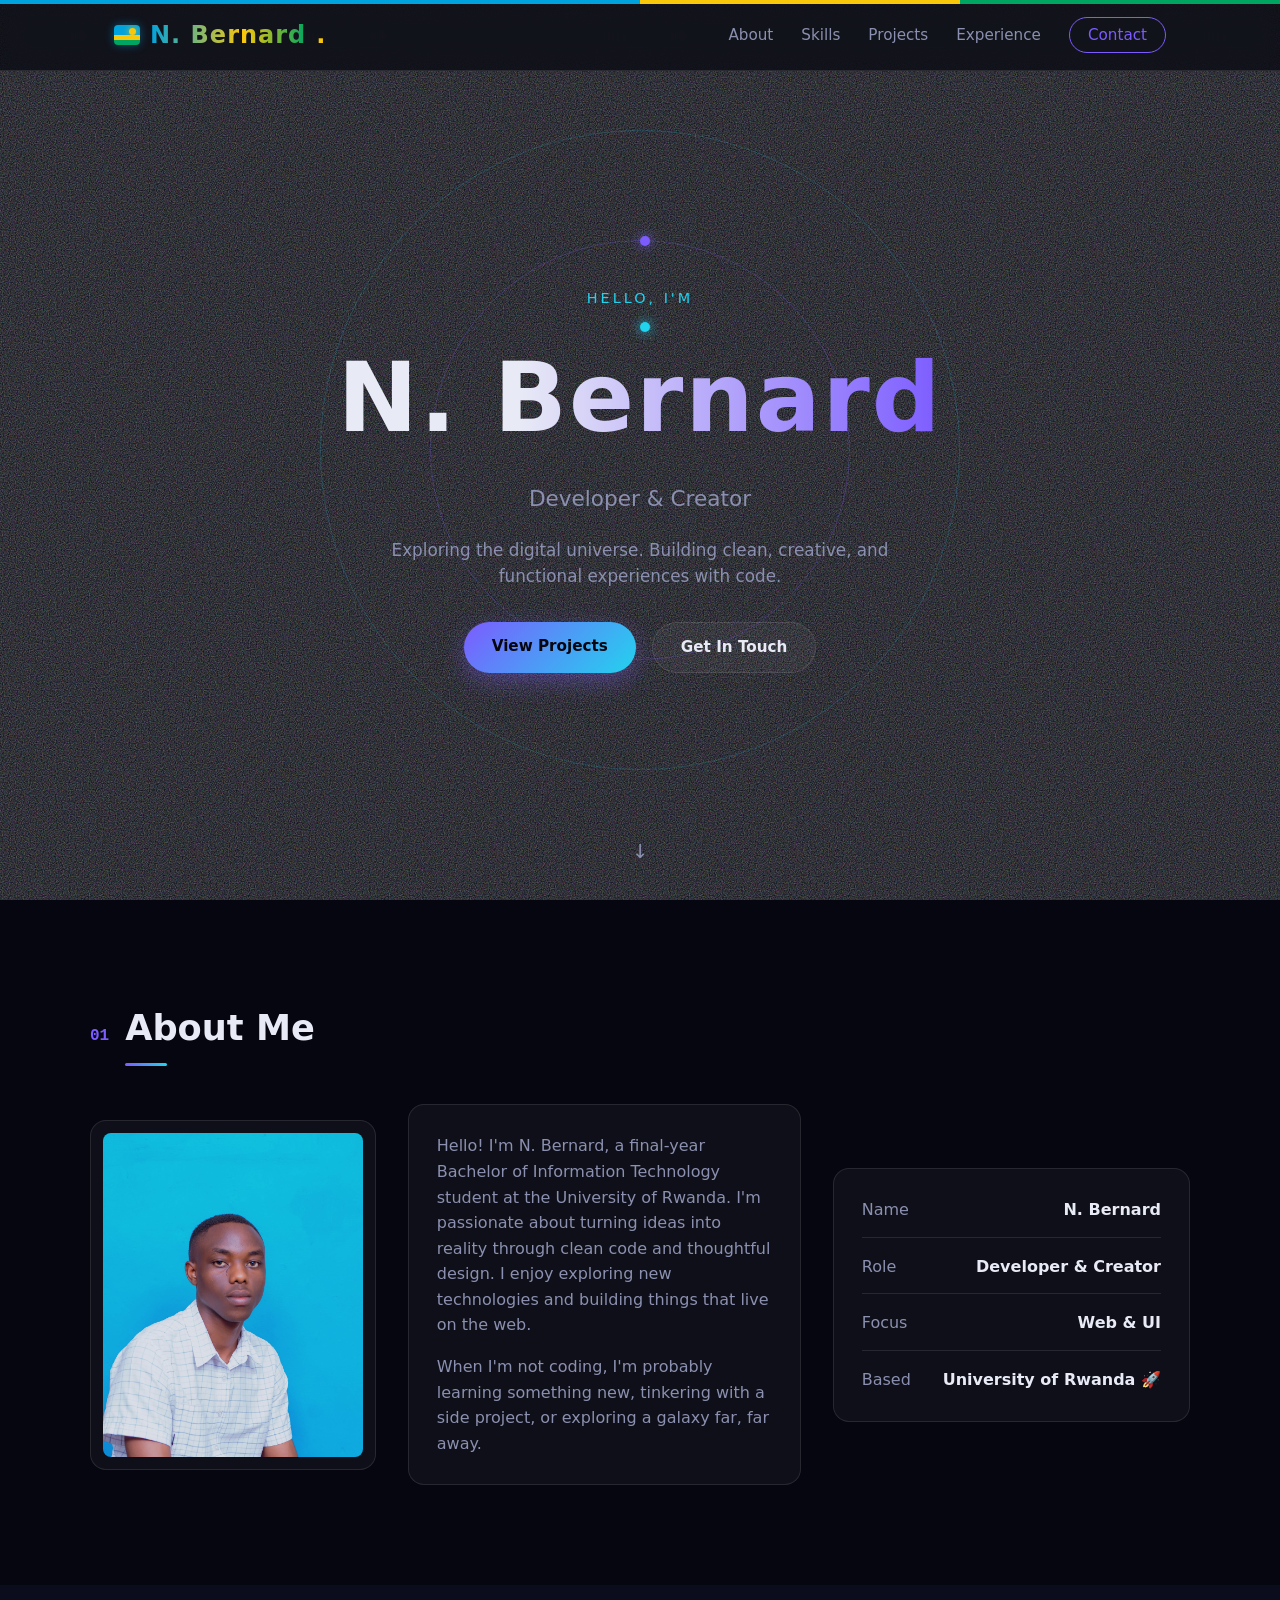
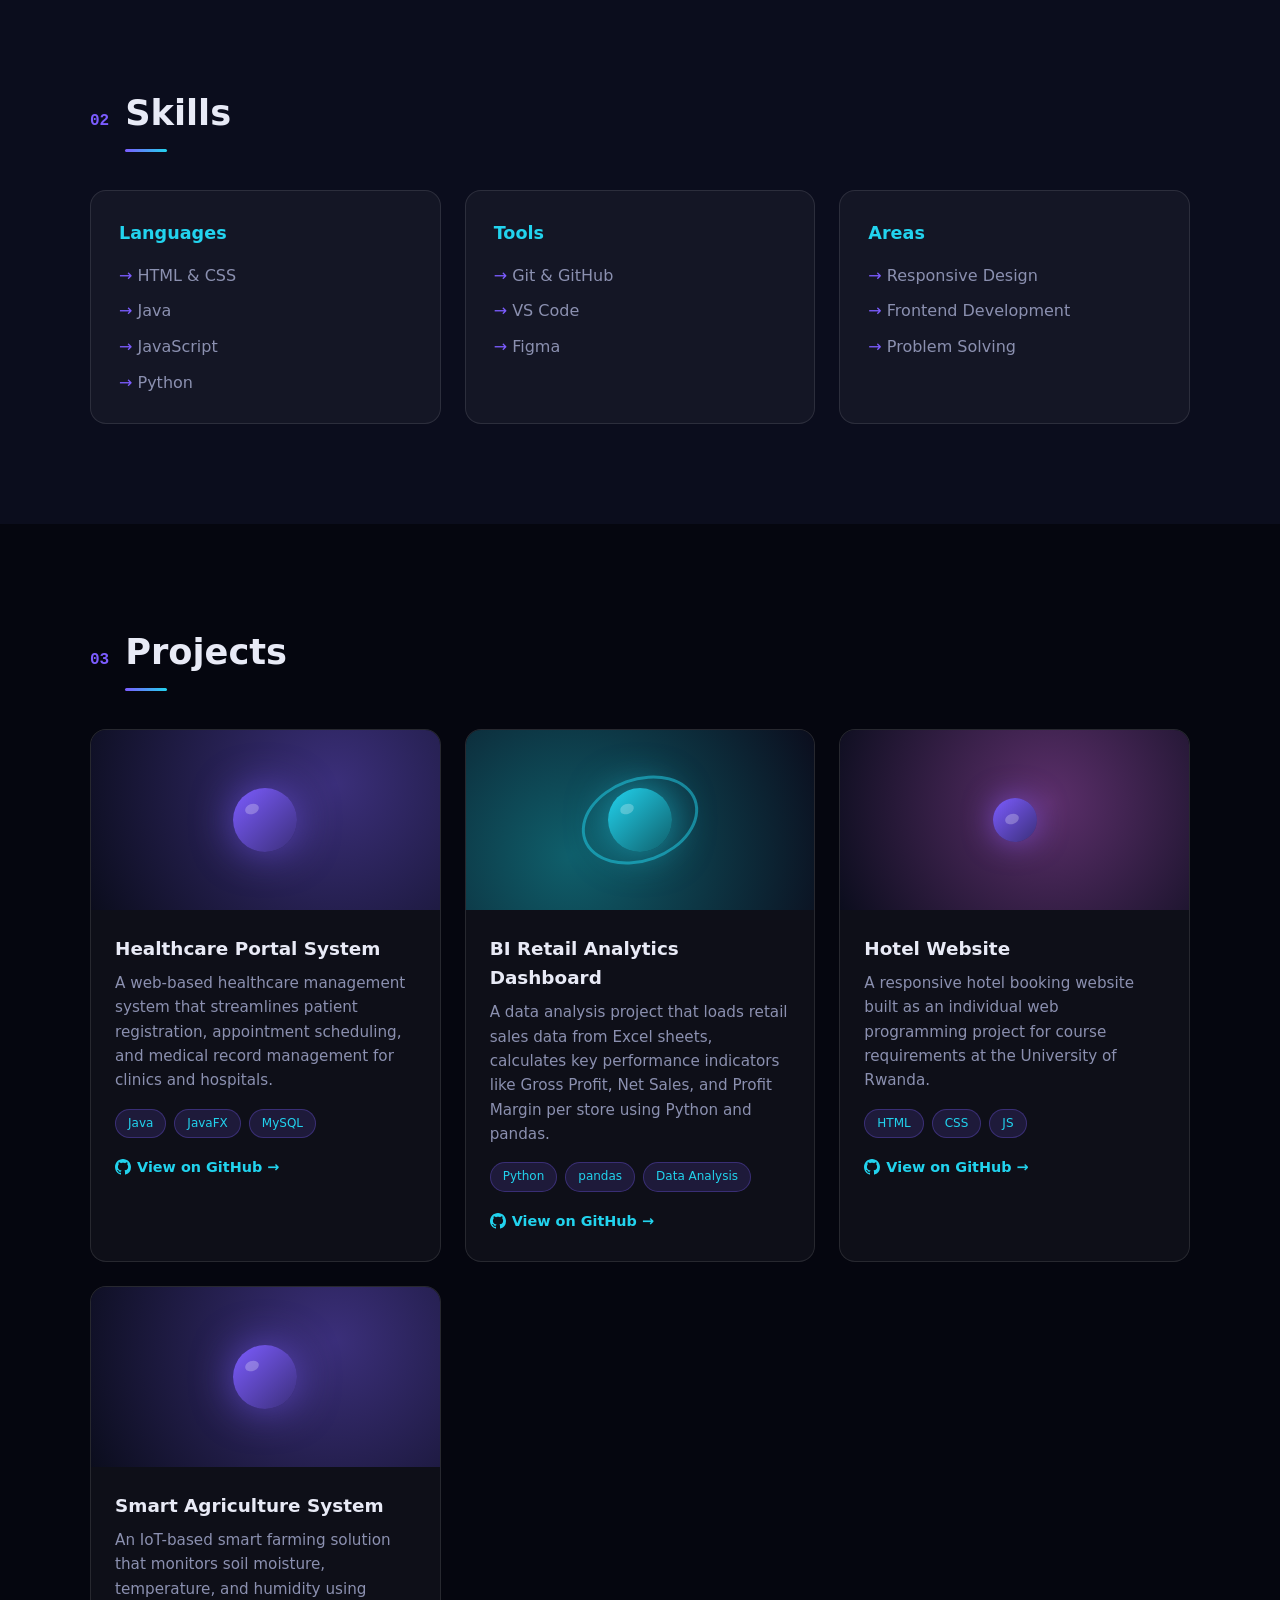
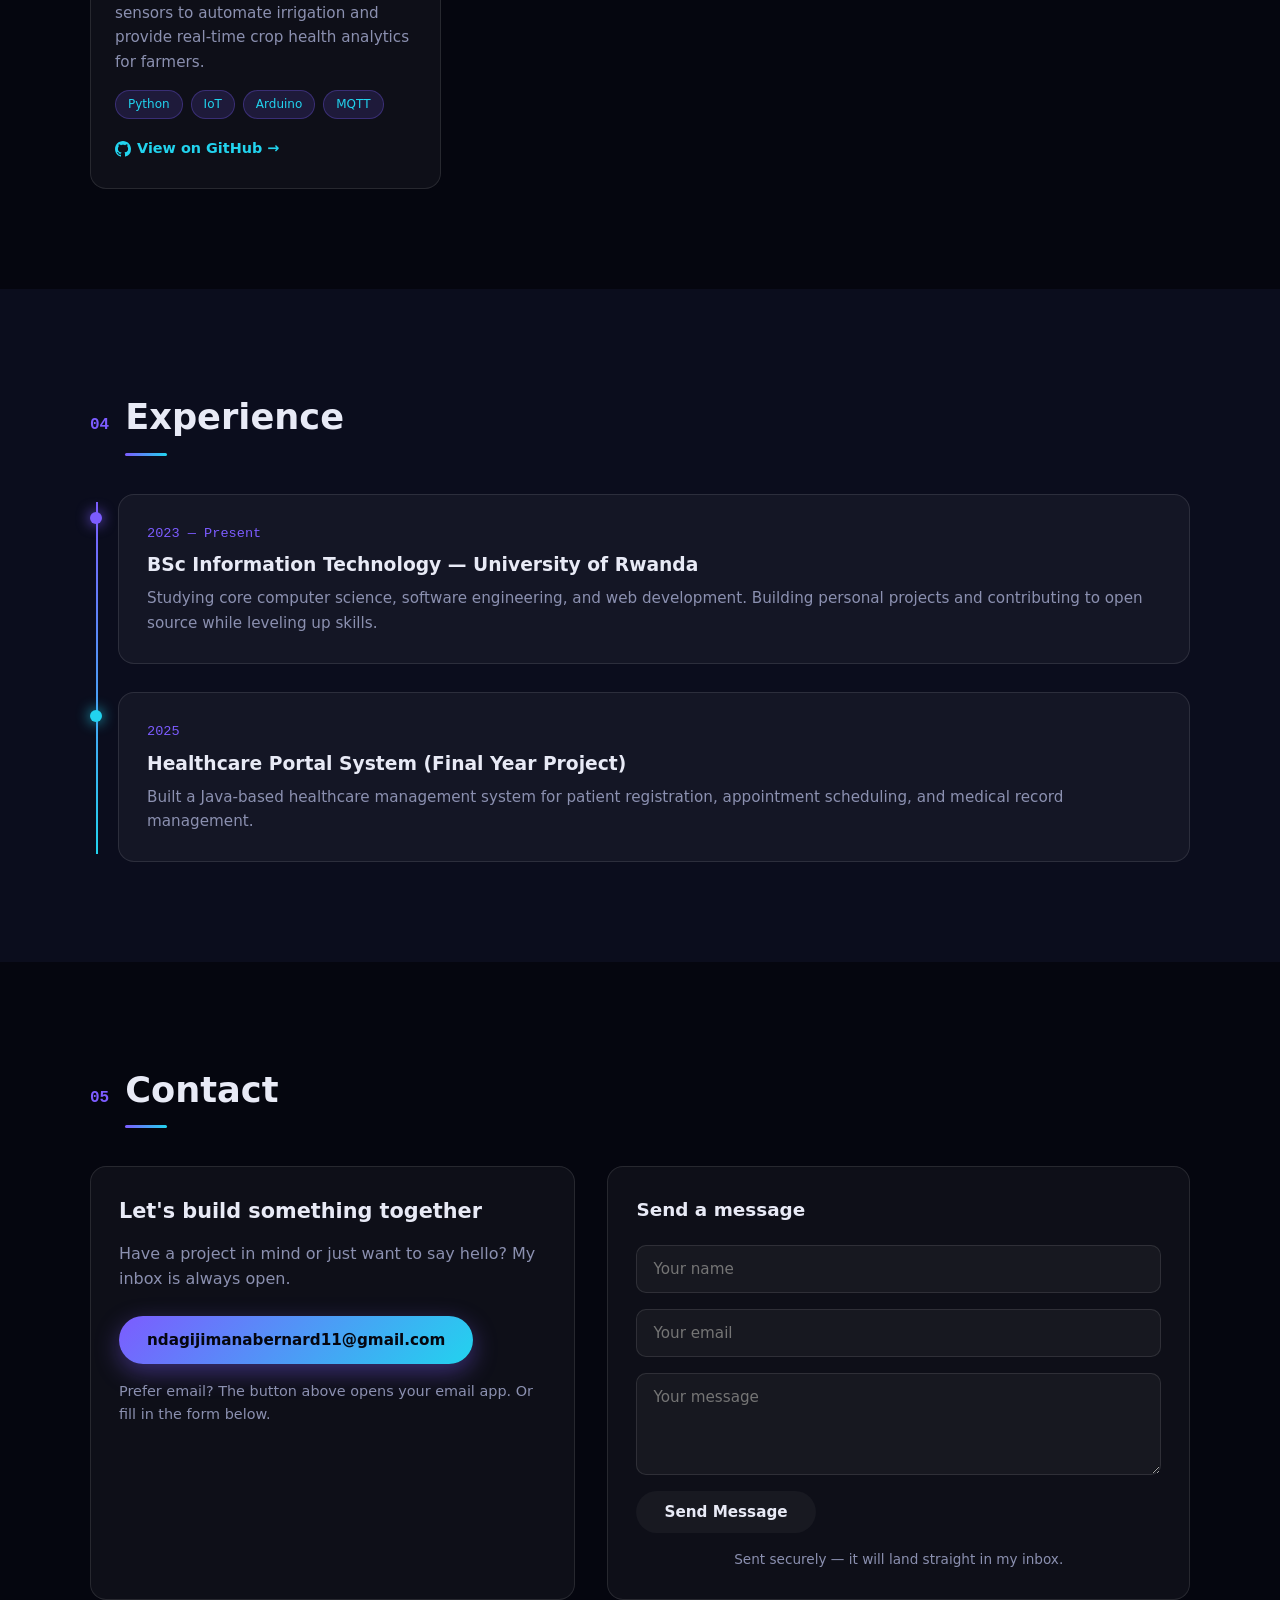
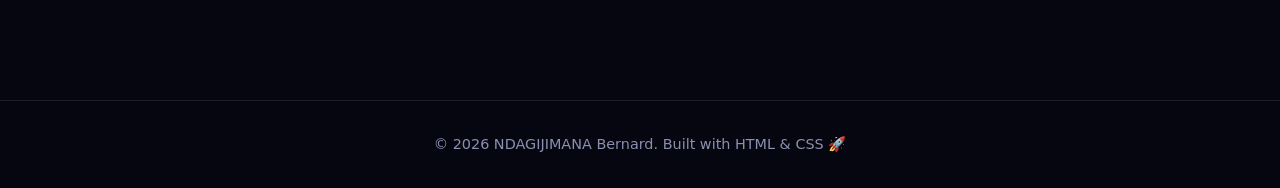
==== index.html @ a3647435 "Add Web3Forms access key to contact forms" ====
<!DOCTYPE html>
<html lang="en">
<head>
  <meta charset="UTF-8" />
  <meta name="viewport" content="width=device-width, initial-scale=1.0" />
  <title>N. Bernard — Portfolio</title>
  <link rel="stylesheet" href="css/styles.css" />
</head>
<body>

  <!-- Background stars -->
  <div class="stars" aria-hidden="true"></div>
  <div class="twinkling" aria-hidden="true"></div>

  <!-- Navigation -->
  <nav class="navbar">
    <div class="nav-inner">
      <a href="#home" class="logo">
        <span class="flag-badge" aria-hidden="true"><span class="sun"></span></span>
        <span class="logo-name">N. Bernard</span><span class="logo-dot">.</span>
      </a>
      <input type="checkbox" id="nav-toggle" class="nav-toggle" aria-label="Toggle navigation" />
      <label for="nav-toggle" class="nav-hamburger" aria-hidden="true">
        <span></span><span></span><span></span>
      </label>
      <ul class="nav-links">
        <li><a href="#about">About</a></li>
        <li><a href="#skills">Skills</a></li>
        <li><a href="#projects">Projects</a></li>
        <li><a href="#experience">Experience</a></li>
        <li><a href="#contact" class="nav-cta">Contact</a></li>
      </ul>
    </div>
  </nav>

  <!-- Hero -->
  <header id="home" class="hero">
    <div class="orbit orbit-1" aria-hidden="true"></div>
    <div class="orbit orbit-2" aria-hidden="true"></div>
    <div class="hero-content">
      <p class="hero-tag">Hello, I'm</p>
      <h1 class="hero-name">N. Bernard</h1>
      <p class="hero-role">Developer &amp; Creator</p>
      <p class="hero-desc">
        Exploring the digital universe. Building clean, creative,
        and functional experiences with code.
      </p>
      <div class="hero-actions">
        <a href="#projects" class="btn btn-primary">View Projects</a>
        <a href="#contact" class="btn btn-ghost">Get In Touch</a>
      </div>
    </div>
    <a href="#about" class="scroll-hint" aria-label="Scroll to about">↓</a>
  </header>

  <!-- About -->
  <section id="about" class="section">
    <div class="container">
      <div class="section-head">
        <span class="section-number">01</span>
        <h2 class="section-title">About Me</h2>
      </div>
      <div class="about-grid">
        <div class="about-photo">
          <img src="assets/images/HagyImages%20Studio(0788360437)(5)%20(4).jpg" alt="Portrait of N. Bernard" />
        </div>
        <div class="about-card">
          <p>
            Hello! I'm N. Bernard, a final-year Bachelor of Information
            Technology student at the University of Rwanda. I'm passionate
            about turning ideas into reality through clean code and thoughtful
            design. I enjoy exploring new technologies and building things
            that live on the web.
          </p>
          <p>
            When I'm not coding, I'm probably learning something new, tinkering
            with a side project, or exploring a galaxy far, far away.
          </p>
        </div>
        <div class="info-card">
          <div class="info-row"><span>Name</span><strong>N. Bernard</strong></div>
          <div class="info-row"><span>Role</span><strong>Developer &amp; Creator</strong></div>
          <div class="info-row"><span>Focus</span><strong>Web &amp; UI</strong></div>
          <div class="info-row"><span>Based</span><strong>University of Rwanda 🚀</strong></div>
        </div>
      </div>
    </div>
  </section>

  <!-- Skills -->
  <section id="skills" class="section section-alt">
    <div class="container">
      <div class="section-head">
        <span class="section-number">02</span>
        <h2 class="section-title">Skills</h2>
      </div>
      <div class="skills-grid">
        <div class="skill-card">
          <h3>Languages</h3>
          <ul>
            <li>HTML &amp; CSS</li>
            <li>Java</li>
            <li>JavaScript</li>
            <li>Python</li>
          </ul>
        </div>
        <div class="skill-card">
          <h3>Tools</h3>
          <ul>
            <li>Git &amp; GitHub</li>
            <li>VS Code</li>
            <li>Figma</li>
          </ul>
        </div>
        <div class="skill-card">
          <h3>Areas</h3>
          <ul>
            <li>Responsive Design</li>
            <li>Frontend Development</li>
            <li>Problem Solving</li>
          </ul>
        </div>
      </div>
    </div>
  </section>

  <!-- Projects -->
  <section id="projects" class="section">
    <div class="container">
      <div class="section-head">
        <span class="section-number">03</span>
        <h2 class="section-title">Projects</h2>
      </div>
      <div class="projects-grid">
        <article class="project-card">
          <div class="project-visual visual-1" aria-hidden="true">
            <span class="planet"></span>
          </div>
          <div class="project-body">
            <h3>Healthcare Portal System</h3>
            <p>A web-based healthcare management system that streamlines patient registration, appointment scheduling, and medical record management for clinics and hospitals.</p>
            <div class="project-tags">
              <span>Java</span><span>JavaFX</span><span>MySQL</span>
            </div>
            <a href="https://github.com/bernard52196/JAVA_FINAL_EXAM_NDAGIJIMANA-Bernard_223007117" class="project-link" target="_blank" rel="noopener">
            <svg class="link-icon" viewBox="0 0 16 16" aria-hidden="true"><path fill="currentColor" d="M8 0C3.58 0 0 3.58 0 8c0 3.54 2.29 6.53 5.47 7.59.4.07.55-.17.55-.38 0-.19-.01-.82-.01-1.49-2.01.37-2.53-.49-2.69-.94-.09-.23-.48-.94-.82-1.13-.28-.15-.68-.52-.01-.53.63-.01 1.08.58 1.23.82.72 1.21 1.87.87 2.33.66.07-.52.28-.87.51-1.07-1.78-.2-3.64-.89-3.64-3.95 0-.87.31-1.59.82-2.15-.08-.2-.36-1.02.08-2.12 0 0 .67-.21 2.2.82.64-.18 1.32-.27 2-.27s1.36.09 2 .27c1.53-1.04 2.2-.82 2.2-.82.44 1.1.16 1.92.08 2.12.51.56.82 1.27.82 2.15 0 3.07-1.87 3.75-3.65 3.95.29.25.54.73.54 1.48 0 1.07-.01 1.93-.01 2.2 0 .21.15.46.55.38A8.01 8.01 0 0 0 16 8c0-4.42-3.58-8-8-8z"/></svg>
            View on GitHub →
          </a>
          </div>
        </article>

        <article class="project-card">
          <div class="project-visual visual-2" aria-hidden="true">
            <span class="planet ring"></span>
          </div>
          <div class="project-body">
            <h3>BI Retail Analytics Dashboard</h3>
            <p>A data analysis project that loads retail sales data from Excel sheets, calculates key performance indicators like Gross Profit, Net Sales, and Profit Margin per store using Python and pandas.</p>
            <div class="project-tags">
              <span>Python</span><span>pandas</span><span>Data Analysis</span>
            </div>
            <a href="https://github.com/bernard52196/BI-Retail-Case-Study" class="project-link" target="_blank" rel="noopener">
            <svg class="link-icon" viewBox="0 0 16 16" aria-hidden="true"><path fill="currentColor" d="M8 0C3.58 0 0 3.58 0 8c0 3.54 2.29 6.53 5.47 7.59.4.07.55-.17.55-.38 0-.19-.01-.82-.01-1.49-2.01.37-2.53-.49-2.69-.94-.09-.23-.48-.94-.82-1.13-.28-.15-.68-.52-.01-.53.63-.01 1.08.58 1.23.82.72 1.21 1.87.87 2.33.66.07-.52.28-.87.51-1.07-1.78-.2-3.64-.89-3.64-3.95 0-.87.31-1.59.82-2.15-.08-.2-.36-1.02.08-2.12 0 0 .67-.21 2.2.82.64-.18 1.32-.27 2-.27s1.36.09 2 .27c1.53-1.04 2.2-.82 2.2-.82.44 1.1.16 1.92.08 2.12.51.56.82 1.27.82 2.15 0 3.07-1.87 3.75-3.65 3.95.29.25.54.73.54 1.48 0 1.07-.01 1.93-.01 2.2 0 .21.15.46.55.38A8.01 8.01 0 0 0 16 8c0-4.42-3.58-8-8-8z"/></svg>
            View on GitHub →
          </a>
          </div>
        </article>

<article class="project-card">
          <div class="project-visual visual-3" aria-hidden="true">
            <span class="planet moon"></span>
          </div>
          <div class="project-body">
            <h3>Hotel Website</h3>
            <p>A responsive hotel booking website built as an individual web programming project for course requirements at the University of Rwanda.</p>
            <div class="project-tags">
              <span>HTML</span><span>CSS</span><span>JS</span>
            </div>
            <a href="https://github.com/bernard52196/Individual-project-Web-Programming-NDAGIJIMINA-Bernard_223007117/tree/main/hotel-website" class="project-link" target="_blank" rel="noopener">
            <svg class="link-icon" viewBox="0 0 16 16" aria-hidden="true"><path fill="currentColor" d="M8 0C3.58 0 0 3.58 0 8c0 3.54 2.29 6.53 5.47 7.59.4.07.55-.17.55-.38 0-.19-.01-.82-.01-1.49-2.01.37-2.53-.49-2.69-.94-.09-.23-.48-.94-.82-1.13-.28-.15-.68-.52-.01-.53.63-.01 1.08.58 1.23.82.72 1.21 1.87.87 2.33.66.07-.52.28-.87.51-1.07-1.78-.2-3.64-.89-3.64-3.95 0-.87.31-1.59.82-2.15-.08-.2-.36-1.02.08-2.12 0 0 .67-.21 2.2.82.64-.18 1.32-.27 2-.27s1.36.09 2 .27c1.53-1.04 2.2-.82 2.2-.82.44 1.1.16 1.92.08 2.12.51.56.82 1.27.82 2.15 0 3.07-1.87 3.75-3.65 3.95.29.25.54.73.54 1.48 0 1.07-.01 1.93-.01 2.2 0 .21.15.46.55.38A8.01 8.01 0 0 0 16 8c0-4.42-3.58-8-8-8z"/></svg>
            View on GitHub →
          </a>
          </div>
        </article>

        <article class="project-card">
          <div class="project-visual visual-1" aria-hidden="true">
            <span class="planet"></span>
          </div>
          <div class="project-body">
            <h3>Smart Agriculture System</h3>
            <p>An IoT-based smart farming solution that monitors soil moisture, temperature, and humidity using sensors to automate irrigation and provide real-time crop health analytics for farmers.</p>
            <div class="project-tags">
              <span>Python</span><span>IoT</span><span>Arduino</span><span>MQTT</span>
            </div>
            <a href="projects/smart-agriculture/index.html" class="project-link" target="_blank" rel="noopener">
            <svg class="link-icon" viewBox="0 0 16 16" aria-hidden="true"><path fill="currentColor" d="M8 0C3.58 0 0 3.58 0 8c0 3.54 2.29 6.53 5.47 7.59.4.07.55-.17.55-.38 0-.19-.01-.82-.01-1.49-2.01.37-2.53-.49-2.69-.94-.09-.23-.48-.94-.82-1.13-.28-.15-.68-.52-.01-.53.63-.01 1.08.58 1.23.82.72 1.21 1.87.87 2.33.66.07-.52.28-.87.51-1.07-1.78-.2-3.64-.89-3.64-3.95 0-.87.31-1.59.82-2.15-.08-.2-.36-1.02.08-2.12 0 0 .67-.21 2.2.82.64-.18 1.32-.27 2-.27s1.36.09 2 .27c1.53-1.04 2.2-.82 2.2-.82.44 1.1.16 1.92.08 2.12.51.56.82 1.27.82 2.15 0 3.07-1.87 3.75-3.65 3.95.29.25.54.73.54 1.48 0 1.07-.01 1.93-.01 2.2 0 .21.15.46.55.38A8.01 8.01 0 0 0 16 8c0-4.42-3.58-8-8-8z"/></svg>
            View on GitHub →
          </a>
          </div>
        </article>
      </div>
    </div>
  </section>

  <!-- Experience -->
  <section id="experience" class="section section-alt">
    <div class="container">
      <div class="section-head">
        <span class="section-number">04</span>
        <h2 class="section-title">Experience</h2>
      </div>
      <div class="timeline">
        <div class="timeline-item">
          <div class="timeline-dot" aria-hidden="true"></div>
          <div class="timeline-card">
            <p class="timeline-date">2023 — Present</p>
            <h3>BSc Information Technology — University of Rwanda</h3>
            <p>Studying core computer science, software engineering, and web development. Building personal projects and contributing to open source while leveling up skills.</p>
          </div>
        </div>
        <div class="timeline-item">
          <div class="timeline-dot" aria-hidden="true"></div>
          <div class="timeline-card">
            <p class="timeline-date">2025</p>
            <h3>Healthcare Portal System (Final Year Project)</h3>
            <p>Built a Java-based healthcare management system for patient registration, appointment scheduling, and medical record management.</p>
          </div>
        </div>
      </div>
    </div>
  </section>

  <!-- Contact -->
  <section id="contact" class="section">
    <div class="container">
      <div class="section-head">
        <span class="section-number">05</span>
        <h2 class="section-title">Contact</h2>
      </div>
      <div class="contact-grid">
        <div class="contact-card">
          <h3>Let's build something together</h3>
          <p>Have a project in mind or just want to say hello? My inbox is always open.</p>
          <a href="mailto:ndagijimanabernard11@gmail.com" class="btn btn-primary">ndagijimanabernard11@gmail.com</a>
          <p class="contact-note">Prefer email? The button above opens your email app. Or fill in the form below.</p>
        </div>
        <form class="contact-form" action="https://api.web3forms.com/submit" method="POST">
          <h3 class="form-title">Send a message</h3>
          <input type="hidden" name="access_key" value="542e6519-d087-4bf9-b852-f9fd5cfbbce0" />
          <input type="hidden" name="subject" value="New message from your portfolio" />
          <input type="hidden" name="redirect" value="thanks.html" />
          <input type="text" name="name" placeholder="Your name" required />
          <input type="email" name="email" placeholder="Your email" required />
          <textarea name="message" rows="4" placeholder="Your message" required></textarea>
          <button type="submit" class="btn btn-ghost">Send Message</button>
          <p class="form-note">Sent securely — it will land straight in my inbox.</p>
        </form>
      </div>
    </div>
  </section>

  <footer class="footer">
    <p>© 2026 NDAGIJIMANA Bernard. Built with HTML &amp; CSS 🚀</p>
  </footer>

</body>
</html>
---- css/styles.css ----
/* ============================================
   N. Bernard — Portfolio
   Modern Space UI
   ============================================ */

:root {
  --bg: #05060f;
  --bg-soft: #0b0d1d;
  --card: rgba(255, 255, 255, 0.04);
  --card-border: rgba(255, 255, 255, 0.1);
  --text: #e8eaf6;
  --muted: #8b90b0;
  --accent: #7c5cff;
  --accent-2: #22d3ee;
  --radius: 16px;
  --max-width: 1100px;
}

* {
  margin: 0;
  padding: 0;
  box-sizing: border-box;
}

html {
  scroll-behavior: smooth;
}

body {
  font-family: "Segoe UI", system-ui, -apple-system, sans-serif;
  background: var(--bg);
  color: var(--text);
  line-height: 1.6;
  overflow-x: hidden;
  -webkit-tap-highlight-color: transparent;
}

section[id],
header[id] {
  scroll-margin-top: 84px;
}

::selection {
  background: var(--accent);
  color: #fff;
}

a:focus-visible,
button:focus-visible,
input:focus-visible,
textarea:focus-visible {
  outline: 2px solid var(--accent);
  outline-offset: 2px;
}

/* ============ Stars background ============ */
.stars,
.twinkling {
  position: fixed;
  top: 0;
  left: 0;
  width: 100%;
  height: 100%;
  z-index: -2;
  pointer-events: none;
}

.stars {
  background: #05060f url("data:image/svg+xml,%3Csvg xmlns='http://www.w3.org/2000/svg' width='300' height='300'%3E%3Cfilter id='n'%3E%3CfeTurbulence type='fractalNoise' baseFrequency='0.85' numOctaves='2' stitchTiles='stitch'/%3E%3C/filter%3E%3Crect width='100%25' height='100%25' filter='url(%23n)' opacity='0.55'/%3E%3C/svg%3E");
  opacity: 0.9;
}

.twinkling {
  background: transparent;
  animation: twinkle 6s ease-in-out infinite;
  mix-blend-mode: screen;
}

@keyframes twinkle {
  0%, 100% { opacity: 0.4; }
  50% { opacity: 0.9; }
}

/* ============ Navigation ============ */
.navbar {
  position: fixed;
  top: 0;
  left: 0;
  width: 100%;
  z-index: 100;
  backdrop-filter: blur(12px);
  background: rgba(5, 6, 15, 0.7);
  border-bottom: 1px solid var(--card-border);
}

.nav-inner {
  max-width: var(--max-width);
  margin: 0 auto;
  padding: 16px 24px;
  display: flex;
  align-items: center;
  justify-content: space-between;
}

.logo {
  display: flex;
  align-items: center;
  gap: 10px;
  font-size: 1.5rem;
  font-weight: 700;
  color: var(--text);
  text-decoration: none;
  letter-spacing: 1px;
}

.logo-name {
  background: linear-gradient(90deg, #00a3dd, #fac80a 60%, #00a561);
  -webkit-background-clip: text;
  background-clip: text;
  -webkit-text-fill-color: transparent;
}

.logo-dot {
  color: #fac80a;
}

.flag-badge {
  position: relative;
  flex-shrink: 0;
  width: 26px;
  height: 20px;
  border-radius: 4px;
  overflow: hidden;
  display: inline-block;
  background: linear-gradient(
    to bottom,
    #00a3dd 0%,
    #00a3dd 50%,
    #fac80a 50%,
    #fac80a 75%,
    #00a561 75%,
    #00a561 100%
  );
  box-shadow: 0 0 10px rgba(0, 163, 221, 0.45);
}

.flag-badge .sun {
  position: absolute;
  top: 3px;
  right: 4px;
  width: 7px;
  height: 7px;
  border-radius: 50%;
  background: #fac80a;
  box-shadow: 0 0 6px rgba(250, 200, 10, 0.8);
}

/* Rwanda flag ribbon */
.navbar::before {
  content: "";
  position: absolute;
  top: 0;
  left: 0;
  width: 100%;
  height: 4px;
  background: linear-gradient(90deg, #00a3dd 50%, #fac80a 50% 75%, #00a561 75%);
}

button {
  font-family: inherit;
}

/* Mobile menu toggle (checkbox hack) */
.nav-toggle {
  display: none;
  position: absolute;
  opacity: 0;
  pointer-events: none;
}

.nav-hamburger {
  display: none;
  flex-direction: column;
  gap: 5px;
  cursor: pointer;
  padding: 10px;
  border-radius: 8px;
}

.nav-hamburger span {
  display: block;
  width: 24px;
  height: 2px;
  border-radius: 2px;
  background: var(--text);
  transition: transform 0.25s ease, opacity 0.25s ease;
}

.nav-links {
  list-style: none;
  display: flex;
  gap: 28px;
  align-items: center;
}

.nav-links a {
  color: var(--muted);
  text-decoration: none;
  font-size: 0.95rem;
  transition: color 0.2s;
}

.nav-links a:hover {
  color: var(--text);
}

.nav-cta {
  padding: 8px 18px;
  border: 1px solid var(--accent);
  border-radius: 999px;
  color: var(--accent) !important;
}

.nav-cta:hover {
  background: var(--accent);
  color: #fff !important;
}

/* ============ Hero ============ */
.hero {
  min-height: 100vh;
  display: flex;
  align-items: center;
  justify-content: center;
  position: relative;
  text-align: center;
  padding: 120px 24px 60px;
}

.hero-content {
  position: relative;
  z-index: 2;
}

.hero-tag {
  color: var(--accent-2);
  letter-spacing: 3px;
  text-transform: uppercase;
  font-size: 0.9rem;
  margin-bottom: 12px;
}

.hero-name {
  font-size: clamp(3rem, 10vw, 6rem);
  font-weight: 800;
  letter-spacing: 2px;
  background: linear-gradient(90deg, var(--text) 30%, var(--accent) 100%);
  -webkit-background-clip: text;
  background-clip: text;
  -webkit-text-fill-color: transparent;
}

.hero-role {
  font-size: 1.35rem;
  color: var(--muted);
  margin-top: 6px;
}

.hero-desc {
  max-width: 560px;
  margin: 20px auto 32px;
  color: var(--muted);
  font-size: 1.05rem;
}

/* Orbit decorations */
.orbit {
  position: absolute;
  border: 1px solid rgba(124, 92, 255, 0.25);
  border-radius: 50%;
  z-index: 1;
}

.orbit-1 {
  width: 420px;
  height: 420px;
  top: 50%;
  left: 50%;
  transform: translate(-50%, -50%);
}

.orbit-2 {
  width: 640px;
  height: 640px;
  top: 50%;
  left: 50%;
  transform: translate(-50%, -50%);
  border-color: rgba(34, 211, 238, 0.18);
}

.orbit-1::after,
.orbit-2::after {
  content: "";
  position: absolute;
  top: -5px;
  left: 50%;
  width: 10px;
  height: 10px;
  border-radius: 50%;
  background: var(--accent);
  box-shadow: 0 0 12px var(--accent);
}

.orbit-2::after {
  background: var(--accent-2);
  box-shadow: 0 0 12px var(--accent-2);
  top: 30%;
}

.scroll-hint {
  position: absolute;
  bottom: 32px;
  left: 50%;
  transform: translateX(-50%);
  color: var(--muted);
  text-decoration: none;
  font-size: 1.2rem;
  animation: bounce 2s infinite;
}

@keyframes bounce {
  0%, 100% { transform: translate(-50%, 0); }
  50% { transform: translate(-50%, 10px); }
}

/* ============ Buttons ============ */
.btn {
  display: inline-block;
  padding: 12px 28px;
  border-radius: 999px;
  text-decoration: none;
  font-weight: 600;
  font-size: 0.95rem;
  transition: transform 0.2s, box-shadow 0.2s;
}

.btn:hover {
  transform: translateY(-2px);
}

.btn-primary {
  background: linear-gradient(135deg, var(--accent), var(--accent-2));
  color: #05060f;
  box-shadow: 0 8px 24px rgba(124, 92, 255, 0.4);
}

.btn-ghost {
  border: 1px solid var(--card-border);
  color: var(--text);
  background: rgba(255, 255, 255, 0.04);
}

.btn-ghost:hover {
  border-color: var(--accent);
}

.hero-actions {
  display: flex;
  gap: 16px;
  justify-content: center;
  flex-wrap: wrap;
}

/* ============ Sections ============ */
.section {
  padding: 100px 24px;
}

.section-alt {
  background: var(--bg-soft);
}

.container {
  max-width: var(--max-width);
  margin: 0 auto;
}

.section-head {
  display: flex;
  align-items: baseline;
  gap: 16px;
  margin-bottom: 48px;
}

.section-number {
  font-size: 1rem;
  font-weight: 700;
  color: var(--accent);
  font-family: Consolas, monospace;
}

.section-title {
  font-size: clamp(1.6rem, 4vw, 2.2rem);
  font-weight: 700;
  position: relative;
}

.section-title::after {
  content: "";
  position: absolute;
  left: 0;
  bottom: -10px;
  width: 42px;
  height: 3px;
  border-radius: 999px;
  background: linear-gradient(90deg, var(--accent), var(--accent-2));
}

/* ============ About ============ */
.about-grid {
  display: grid;
  grid-template-columns: minmax(220px, 0.8fr) 1.1fr 1fr;
  gap: 32px;
  align-items: center;
}

.about-photo {
  border-radius: var(--radius);
  border: 1px solid var(--card-border);
  padding: 12px;
  background: var(--card);
  transition: transform 0.25s, border-color 0.25s;
}

.about-photo:hover {
  transform: translateY(-4px);
  border-color: var(--accent);
}

.about-photo img {
  display: block;
  width: 100%;
  height: 100%;
  object-fit: cover;
  border-radius: calc(var(--radius) - 8px);
  aspect-ratio: 4 / 5;
  filter: saturate(0.9);
}

.about-card,
.info-card,
.skill-card,
.timeline-card,
.contact-card {
  background: var(--card);
  border: 1px solid var(--card-border);
  border-radius: var(--radius);
  padding: 28px;
  transition: transform 0.25s, border-color 0.25s;
}

.about-card p {
  color: var(--muted);
}

.about-card p + p {
  margin-top: 16px;
}

.about-card:hover,
.info-card:hover,
.skill-card:hover,
.timeline-card:hover {
  transform: translateY(-4px);
  border-color: var(--accent);
}

.info-card {
  display: flex;
  flex-direction: column;
  gap: 16px;
  justify-content: center;
}

.info-row {
  display: flex;
  justify-content: space-between;
  gap: 16px;
  padding-bottom: 14px;
  border-bottom: 1px solid var(--card-border);
}

.info-row:last-child {
  border-bottom: none;
  padding-bottom: 0;
}

.info-row span {
  color: var(--muted);
}

/* ============ Skills ============ */
.skills-grid {
  display: grid;
  grid-template-columns: repeat(auto-fit, minmax(240px, 1fr));
  gap: 24px;
}

.skill-card h3 {
  margin-bottom: 16px;
  color: var(--accent-2);
  font-size: 1.1rem;
}

.skill-card ul {
  list-style: none;
  display: flex;
  flex-direction: column;
  gap: 10px;
}

.skill-card li::before {
  content: "→ ";
  color: var(--accent);
}

.skill-card li {
  color: var(--muted);
}

/* ============ Projects ============ */
.projects-grid {
  display: grid;
  grid-template-columns: repeat(auto-fit, minmax(300px, 1fr));
  gap: 24px;
}

.project-card {
  background: var(--card);
  border: 1px solid var(--card-border);
  border-radius: var(--radius);
  overflow: hidden;
  transition: transform 0.25s, border-color 0.25s;
}

.project-card:hover {
  transform: translateY(-6px);
  border-color: var(--accent);
}

.project-visual {
  height: 180px;
  display: flex;
  align-items: center;
  justify-content: center;
  position: relative;
  overflow: hidden;
}

.visual-1 {
  background: radial-gradient(circle at 70% 30%, #3b2f7a, #0b0d1d);
}

.visual-2 {
  background: radial-gradient(circle at 30% 70%, #0f5f6b, #0b0d1d);
}

.visual-3 {
  background: radial-gradient(circle at 60% 40%, #5c2f6b, #0b0d1d);
}

.planet {
  width: 64px;
  height: 64px;
  border-radius: 50%;
  background: linear-gradient(135deg, var(--accent), #3b2f7a);
  box-shadow: 0 0 40px rgba(124, 92, 255, 0.6);
  position: relative;
}

.planet::after {
  content: "";
  position: absolute;
  inset: 16px auto auto 12px;
  width: 14px;
  height: 10px;
  border-radius: 50%;
  background: rgba(255, 255, 255, 0.25);
  transform: rotate(-20deg);
}

.planet.ring {
  background: linear-gradient(135deg, var(--accent-2), #0f5f6b);
  box-shadow: 0 0 40px rgba(34, 211, 238, 0.6);
}

.planet.ring::before {
  content: "";
  position: absolute;
  inset: -10px -28px;
  border: 3px solid rgba(34, 211, 238, 0.5);
  border-radius: 50%;
  transform: rotate(-20deg);
}

.planet.moon {
  width: 44px;
  height: 44px;
  box-shadow: 0 0 30px rgba(150, 92, 255, 0.6);
}

.project-body {
  padding: 24px;
}

.project-body h3 {
  margin-bottom: 8px;
  font-size: 1.15rem;
}

.project-body p {
  color: var(--muted);
  font-size: 0.95rem;
  margin-bottom: 16px;
}

.project-tags {
  display: flex;
  gap: 8px;
  flex-wrap: wrap;
  margin-bottom: 18px;
}

.project-tags span {
  font-size: 0.75rem;
  padding: 4px 12px;
  border-radius: 999px;
  background: rgba(124, 92, 255, 0.15);
  color: var(--accent-2);
  border: 1px solid rgba(124, 92, 255, 0.3);
}

.project-link {
  color: var(--accent-2);
  text-decoration: none;
  font-size: 0.9rem;
  font-weight: 600;
  display: inline-flex;
  align-items: center;
  gap: 6px;
}

.project-link .link-icon {
  width: 16px;
  height: 16px;
}

.project-link:hover {
  text-decoration: underline;
}

/* ============ Experience ============ */
.timeline {
  display: flex;
  flex-direction: column;
  gap: 28px;
  position: relative;
  padding-left: 28px;
}

.timeline::before {
  content: "";
  position: absolute;
  left: 6px;
  top: 8px;
  bottom: 8px;
  width: 2px;
  background: linear-gradient(180deg, var(--accent), var(--accent-2));
}

.timeline-item {
  position: relative;
}

.timeline-dot {
  position: absolute;
  left: -28px;
  top: 18px;
  width: 12px;
  height: 12px;
  border-radius: 50%;
  background: var(--accent);
  box-shadow: 0 0 14px var(--accent);
}

.timeline-item:nth-child(2) .timeline-dot {
  background: var(--accent-2);
  box-shadow: 0 0 14px var(--accent-2);
}

.timeline-item:nth-child(3) .timeline-dot {
  background: #fac80a;
  box-shadow: 0 0 14px #fac80a;
}

.timeline-date {
  color: var(--accent);
  font-size: 0.85rem;
  font-family: Consolas, monospace;
  margin-bottom: 6px;
}

.timeline-card h3 {
  margin-bottom: 6px;
}

.timeline-card p:last-child {
  color: var(--muted);
  font-size: 0.95rem;
}

/* ============ Contact ============ */
.contact-grid {
  display: grid;
  grid-template-columns: 1fr 1.2fr;
  gap: 32px;
}

.contact-card h3 {
  margin-bottom: 12px;
  font-size: 1.3rem;
}

.contact-card p {
  color: var(--muted);
  margin-bottom: 24px;
}

.contact-card .btn {
  word-break: break-all;
}

.contact-note {
  font-size: 0.9rem;
  margin-top: 16px;
}

.contact-form {
  background: var(--card);
  border: 1px solid var(--card-border);
  border-radius: var(--radius);
  padding: 28px;
  display: flex;
  flex-direction: column;
  gap: 16px;
}

.contact-form input,
.contact-form textarea {
  background: rgba(255, 255, 255, 0.04);
  border: 1px solid var(--card-border);
  border-radius: 10px;
  padding: 14px 16px;
  color: var(--text);
  font-family: inherit;
  font-size: 0.95rem;
  resize: vertical;
  outline: none;
  transition: border-color 0.2s;
}

.contact-form input:focus,
.contact-form textarea:focus {
  border-color: var(--accent);
}

.contact-form button {
  border: none;
  cursor: pointer;
  align-self: flex-start;
}

.form-title {
  margin-bottom: 4px;
  font-size: 1.15rem;
}

.form-note {
  color: var(--muted);
  font-size: 0.85rem;
  text-align: center;
}

/* ============ Footer ============ */
.footer {
  text-align: center;
  padding: 32px 24px;
  border-top: 1px solid var(--card-border);
  color: var(--muted);
  font-size: 0.9rem;
}

/* ============ Responsive: tablet & small laptop ============ */
@media (max-width: 1024px) {
  .section {
    padding: 80px 20px;
  }

  .orbit-2 {
    width: 480px;
    height: 480px;
  }
}

/* ============ Responsive: mobile ============ */
@media (max-width: 768px) {
  .navbar::before {
    height: 3px;
  }

  .nav-inner {
    padding: 12px 16px;
  }

  .nav-hamburger {
    display: flex;
  }

  .nav-links {
    position: absolute;
    top: 100%;
    left: 0;
    right: 0;
    flex-direction: column;
    align-items: stretch;
    gap: 0;
    text-align: center;
    background: rgba(5, 6, 15, 0.98);
    backdrop-filter: blur(12px);
    border-bottom: 1px solid var(--card-border);
    max-height: 0;
    overflow: hidden;
    visibility: hidden;
    transition: max-height 0.3s ease, visibility 0.3s ease;
  }

  .nav-links li {
    border-top: 1px solid var(--card-border);
  }

  .nav-links a {
    display: block;
    padding: 16px 24px;
    font-size: 1rem;
  }

  .nav-cta {
    border: none;
    border-radius: 0;
    color: var(--text) !important;
  }

  .nav-cta:hover {
    background: transparent;
    color: var(--accent) !important;
  }

  .nav-toggle:checked ~ .nav-links {
    max-height: 340px;
    visibility: visible;
  }

  .nav-toggle:checked ~ .nav-hamburger span:nth-child(1) {
    transform: translateY(7px) rotate(45deg);
  }

  .nav-toggle:checked ~ .nav-hamburger span:nth-child(2) {
    opacity: 0;
  }

  .nav-toggle:checked ~ .nav-hamburger span:nth-child(3) {
    transform: translateY(-7px) rotate(-45deg);
  }

  /* Hero */
  .hero {
    padding: 110px 20px 56px;
  }

  .orbit-1 {
    width: 300px;
    height: 300px;
  }

  .orbit-2 {
    width: 440px;
    height: 440px;
  }

  .hero-desc {
    font-size: 1rem;
  }

  .hero-role {
    font-size: 1.15rem;
  }

  .hero-actions {
    flex-direction: column;
    align-items: center;
  }

  .hero-actions .btn {
    width: 100%;
    max-width: 320px;
  }

  .scroll-hint {
    bottom: 20px;
  }

  /* Sections */
  .section {
    padding: 64px 16px;
  }

  .section-head {
    margin-bottom: 32px;
    flex-wrap: wrap;
    row-gap: 4px;
  }

  .about-grid,
  .contact-grid {
    grid-template-columns: 1fr;
    gap: 24px;
  }

  .skills-grid {
    grid-template-columns: repeat(auto-fit, minmax(160px, 1fr));
    gap: 16px;
  }

  .projects-grid {
    grid-template-columns: 1fr;
  }

  .contact-form button {
    width: 100%;
    text-align: center;
  }

  .footer {
    padding: 24px 16px;
  }
}

/* ============ Responsive: small phones ============ */
@media (max-width: 480px) {
  .hero-name {
    font-size: clamp(2.4rem, 14vw, 3.4rem);
  }

  .hero-desc {
    margin-bottom: 24px;
  }

  .orbit-1,
  .orbit-2 {
    display: none;
  }

  .skills-grid {
    grid-template-columns: 1fr;
  }

  .info-row {
    flex-direction: column;
    gap: 4px;
  }

  .contact-form {
    padding: 20px;
  }

  .contact-form input,
  .contact-form textarea {
    font-size: 1rem;
  }

  .flag-badge {
    width: 22px;
    height: 17px;
  }
}

/* ============ Reduced motion ============ */
@media (prefers-reduced-motion: reduce) {
  html {
    scroll-behavior: auto;
  }

  *,
  *::before,
  *::after {
    animation: none !important;
    transition: none !important;
  }
}
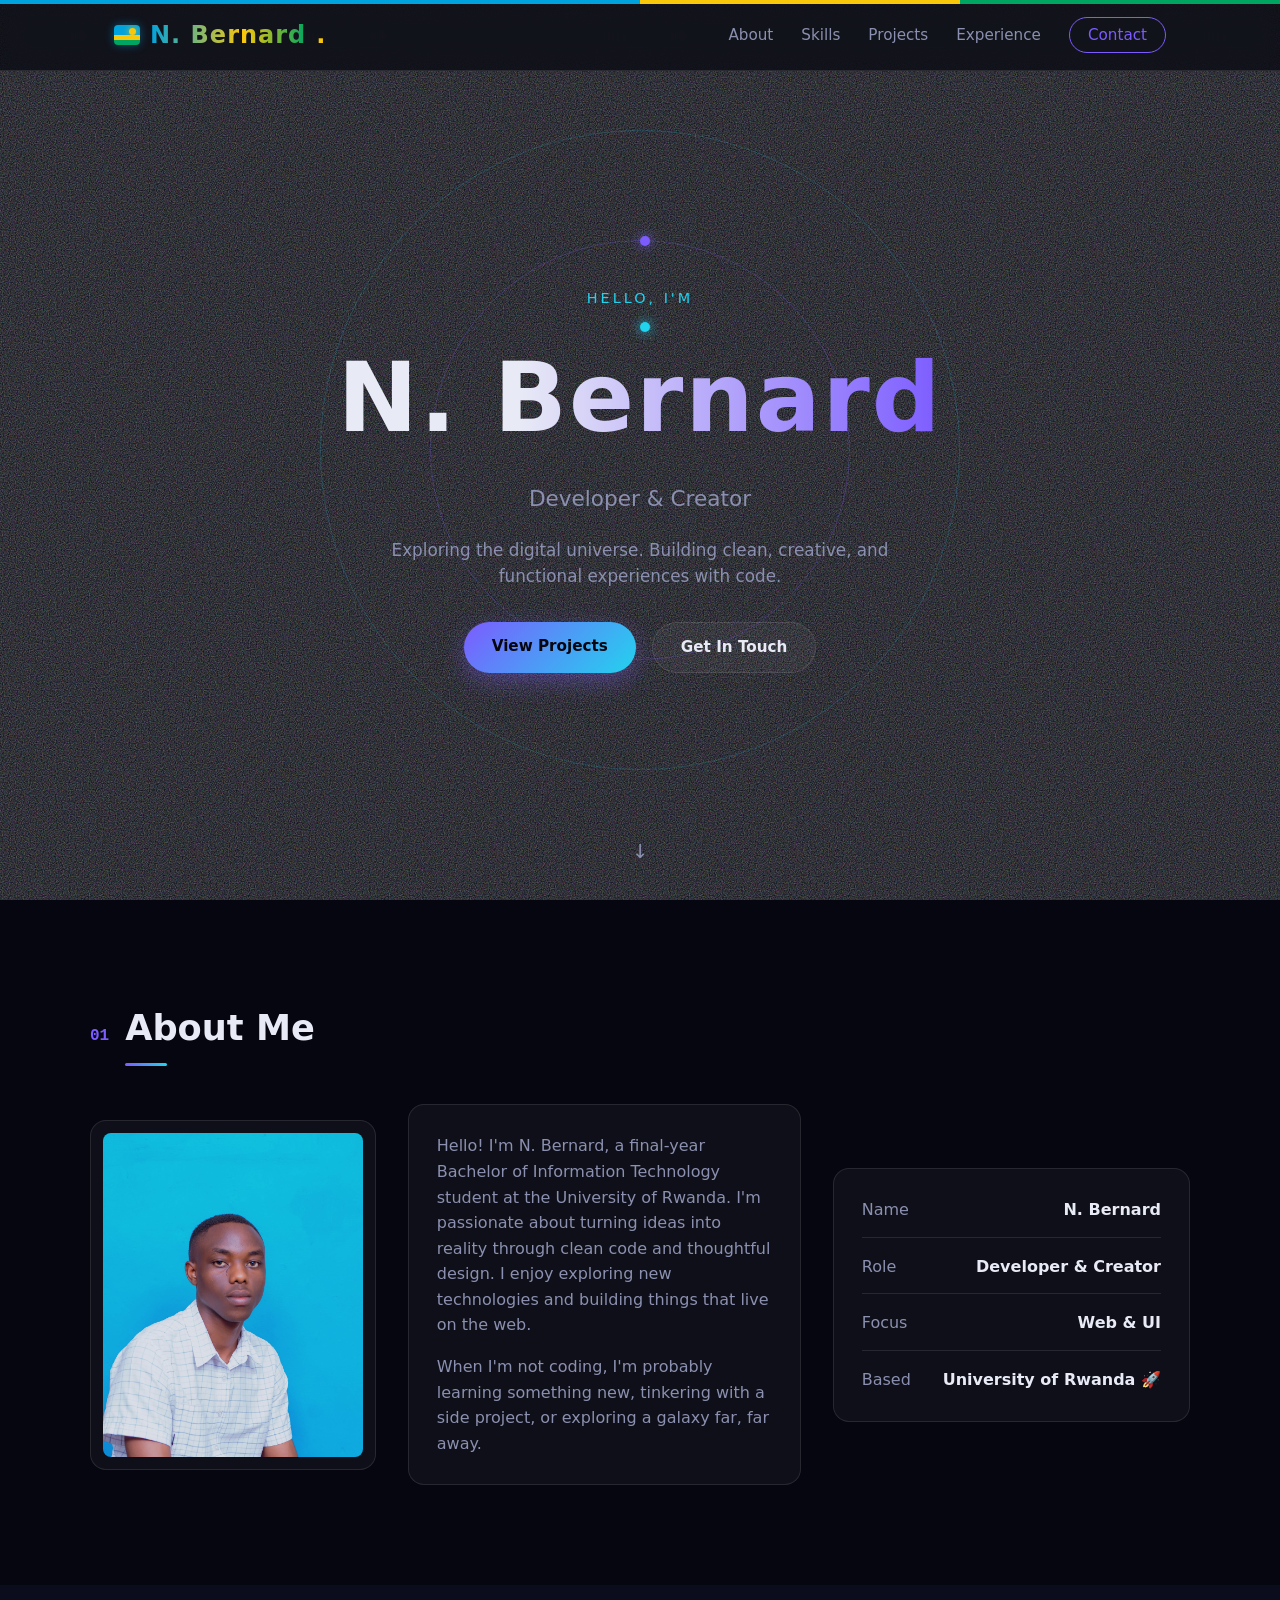
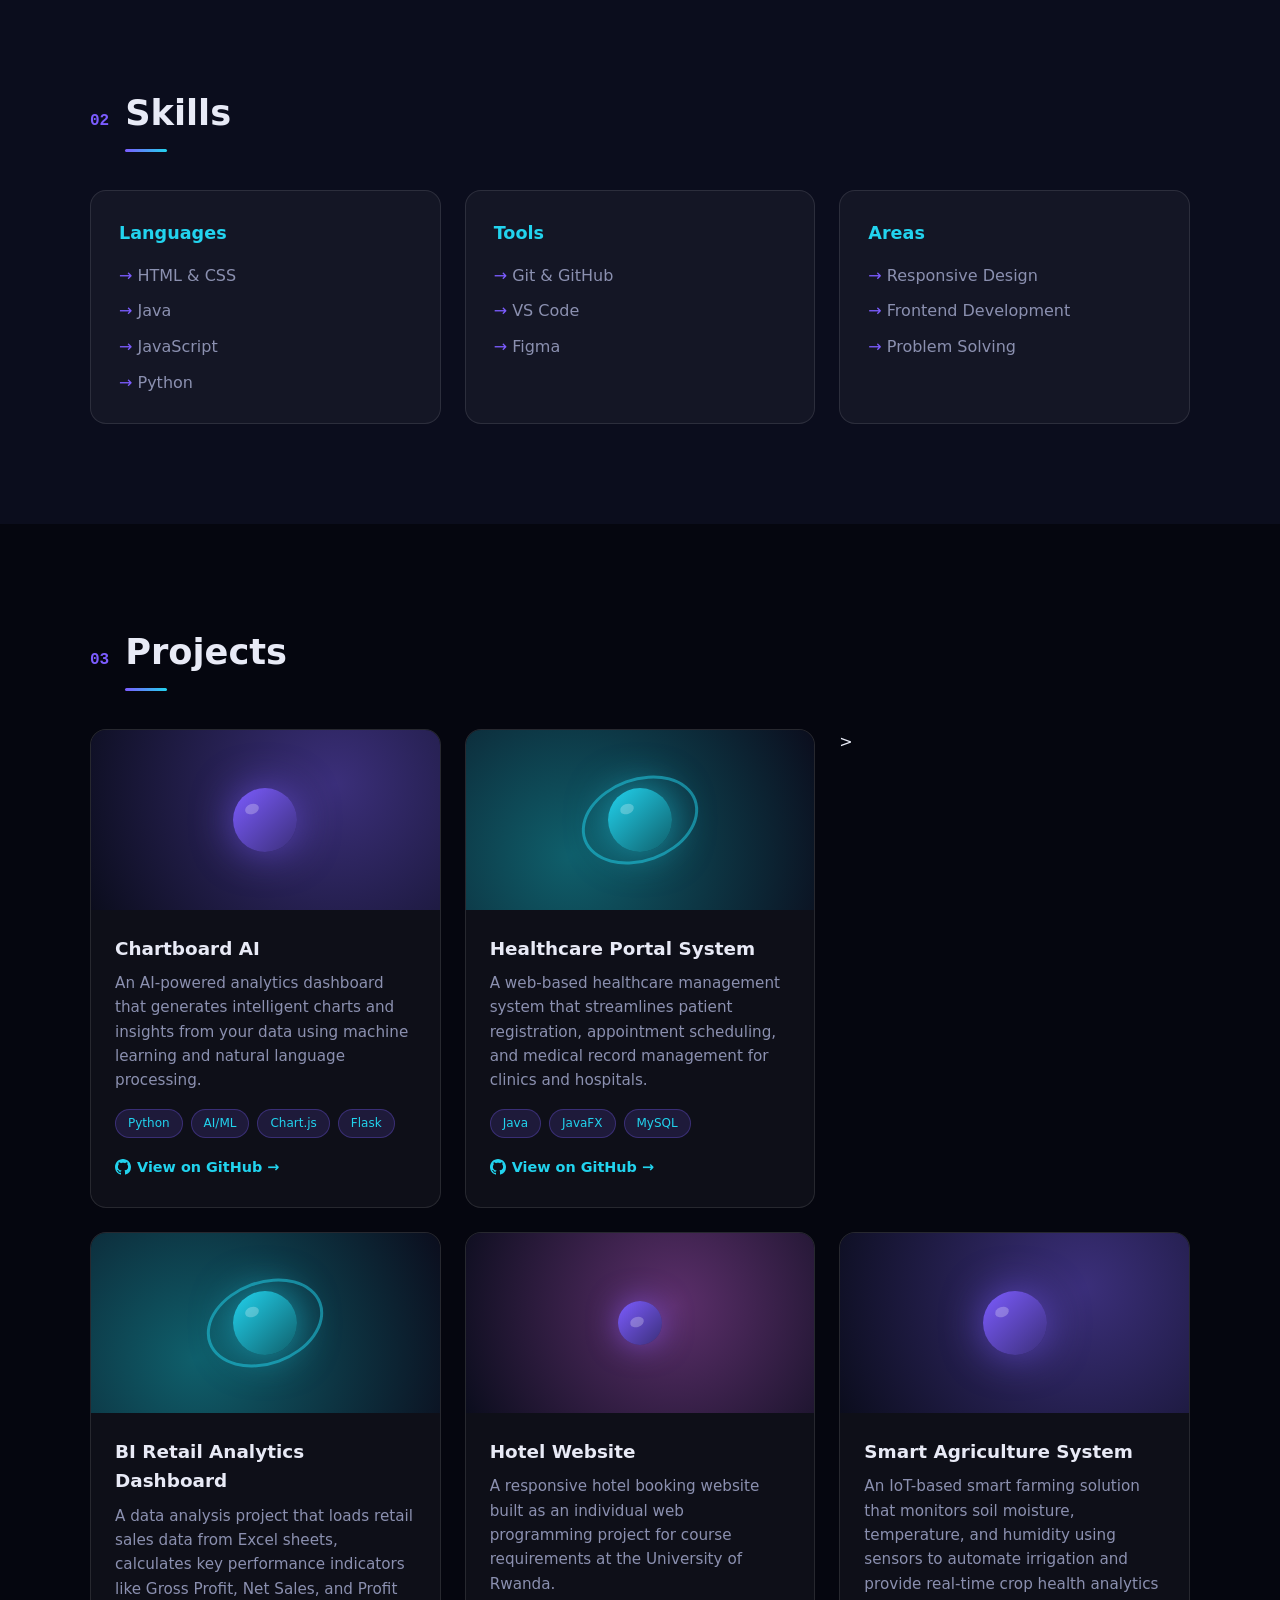
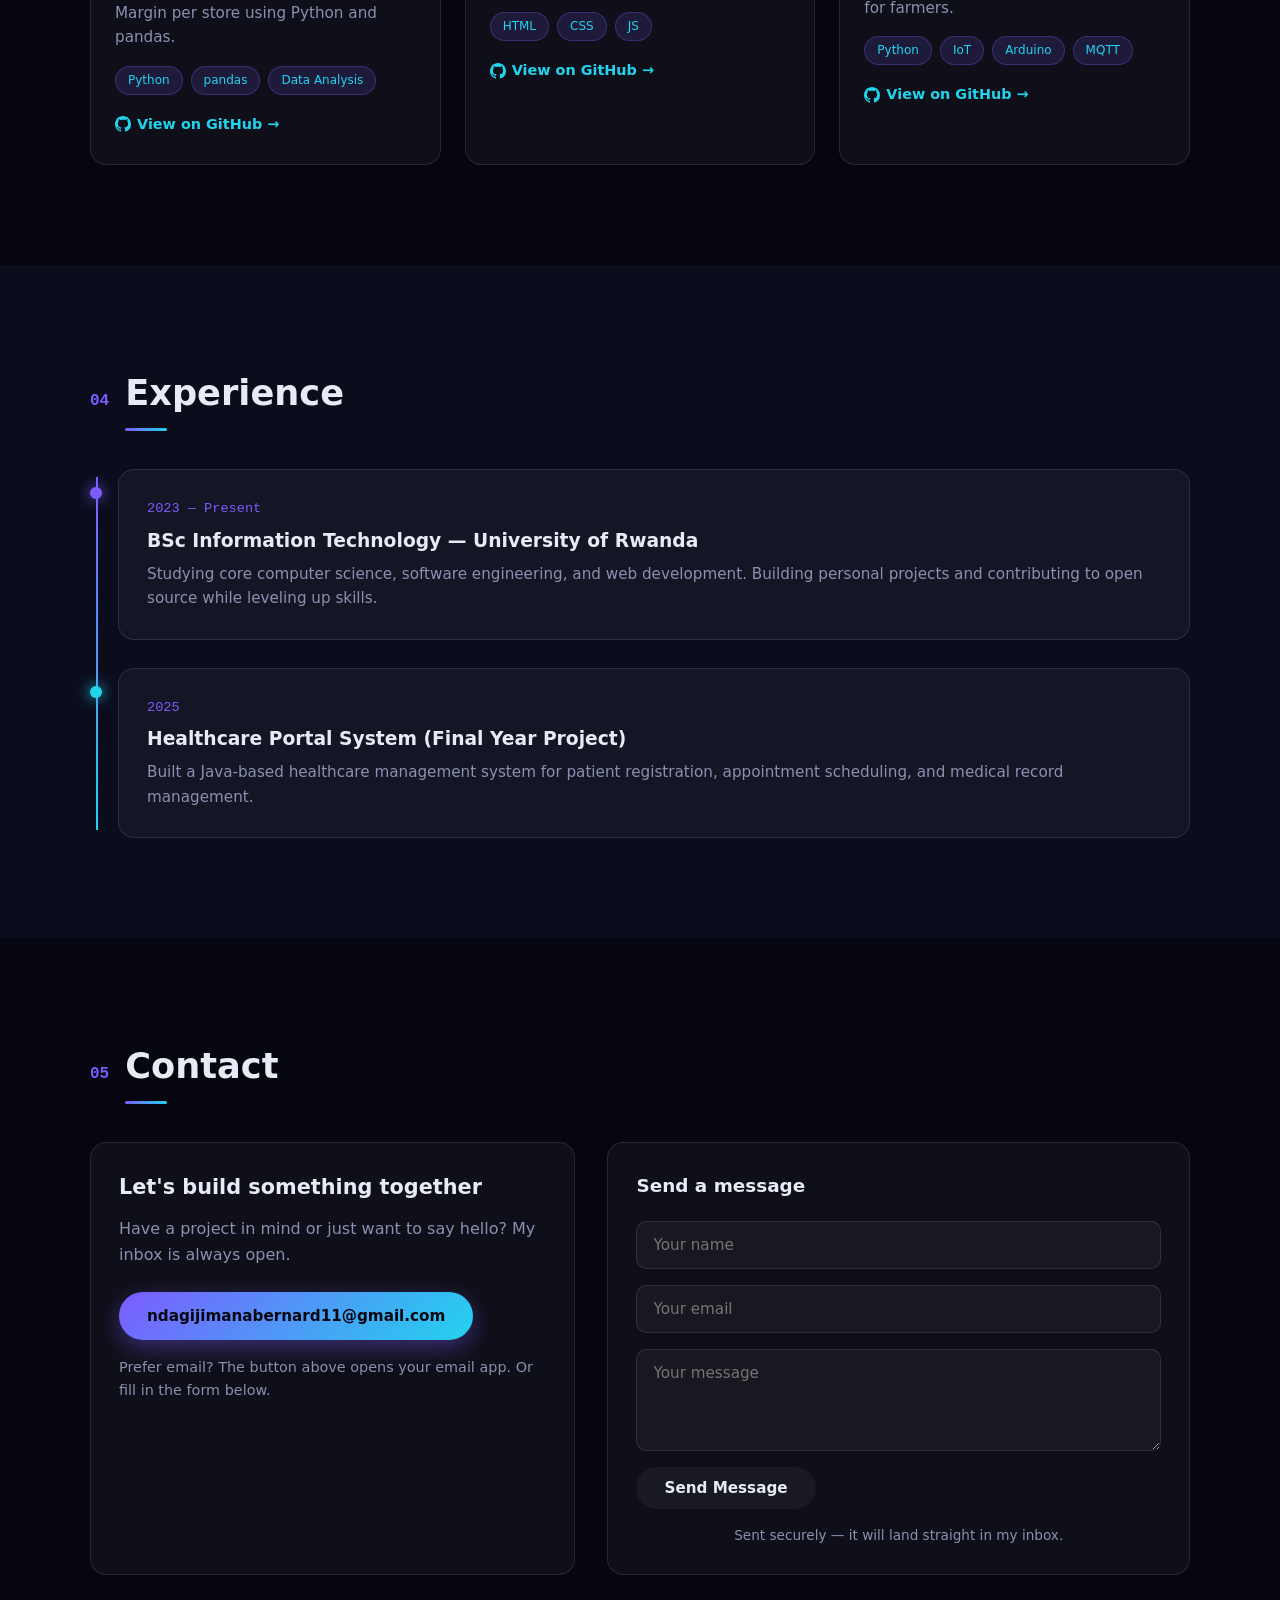
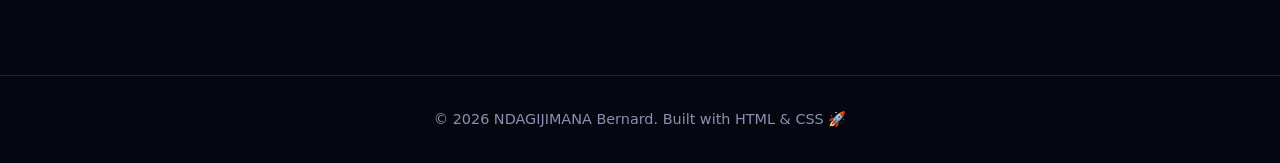
==== commit e409229c: "Add Chartboard AI project card to portfolio" ====
--- a/index.html
+++ b/index.html
@@ -137,6 +137,23 @@
             <span class="planet"></span>
           </div>
           <div class="project-body">
+            <h3>Chartboard AI</h3>
+            <p>An AI-powered analytics dashboard that generates intelligent charts and insights from your data using machine learning and natural language processing.</p>
+            <div class="project-tags">
+              <span>Python</span><span>AI/ML</span><span>Chart.js</span><span>Flask</span>
+            </div>
+            <a href="https://github.com/bernard52196/Chartboard-AI" class="project-link" target="_blank" rel="noopener">
+            <svg class="link-icon" viewBox="0 0 16 16" aria-hidden="true"><path fill="currentColor" d="M8 0C3.58 0 0 3.58 0 8c0 3.54 2.29 6.53 5.47 7.59.4.07.55-.17.55-.38 0-.19-.01-.82-.01-1.49-2.01.37-2.53-.49-2.69-.94-.09-.23-.48-.94-.82-1.13-.28-.15-.68-.52-.01-.53.63-.01 1.08.58 1.23.82.72 1.21 1.87.87 2.33.66.07-.52.28-.87.51-1.07-1.78-.2-3.64-.89-3.64-3.95 0-.87.31-1.59.82-2.15-.08-.2-.36-1.02.08-2.12 0 0 .67-.21 2.2.82.64-.18 1.32-.27 2-.27s1.36.09 2 .27c1.53-1.04 2.2-.82 2.2-.82.44 1.1.16 1.92.08 2.12.51.56.82 1.27.82 2.15 0 3.07-1.87 3.75-3.65 3.95.29.25.54.73.54 1.48 0 1.07-.01 1.93-.01 2.2 0 .21.15.46.55.38A8.01 8.01 0 0 0 16 8c0-4.42-3.58-8-8-8z"/></svg>
+            View on GitHub →
+          </a>
+          </div>
+        </article>
+
+        <article class="project-card">
+          <div class="project-visual visual-2" aria-hidden="true">
+            <span class="planet ring"></span>
+          </div>
+          <div class="project-body">
             <h3>Healthcare Portal System</h3>
             <p>A web-based healthcare management system that streamlines patient registration, appointment scheduling, and medical record management for clinics and hospitals.</p>
             <div class="project-tags">
@@ -147,7 +164,7 @@
             View on GitHub →
           </a>
           </div>
-        </article>
+        </article>>
 
         <article class="project-card">
           <div class="project-visual visual-2" aria-hidden="true">
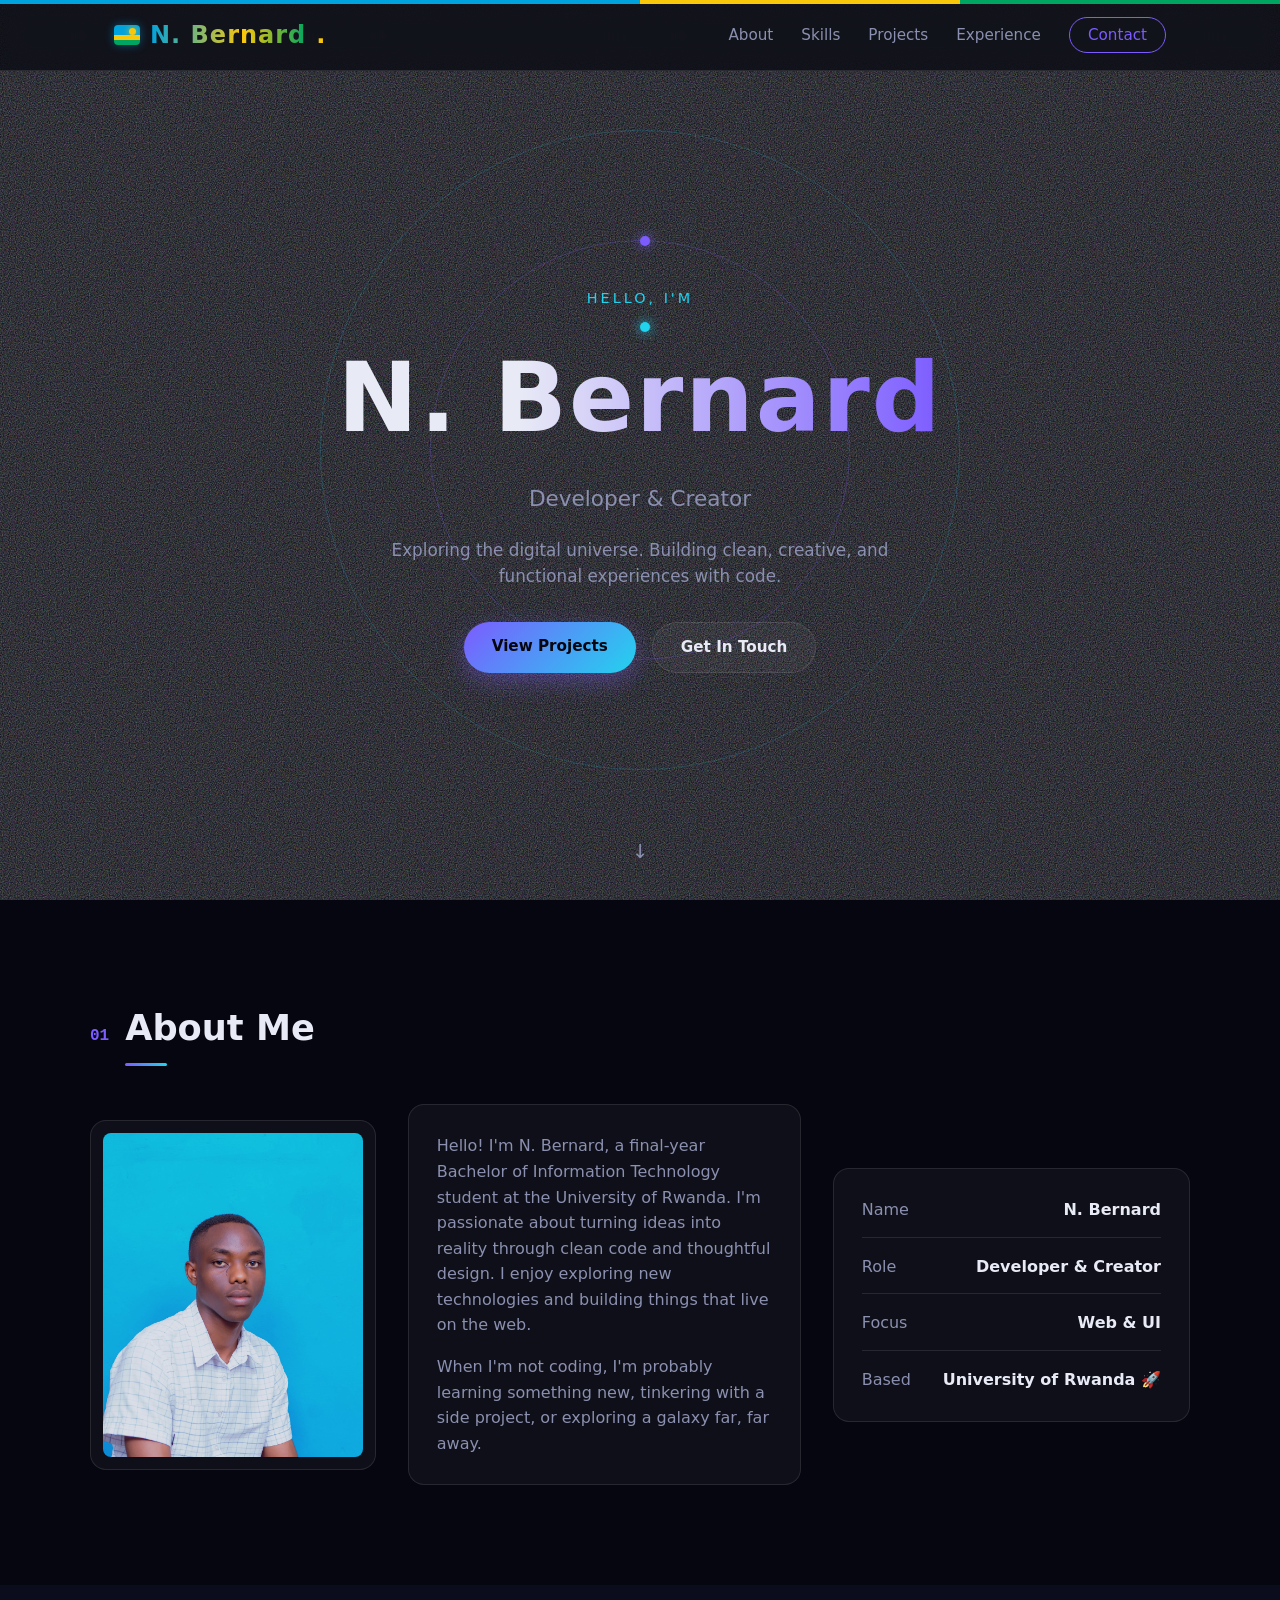
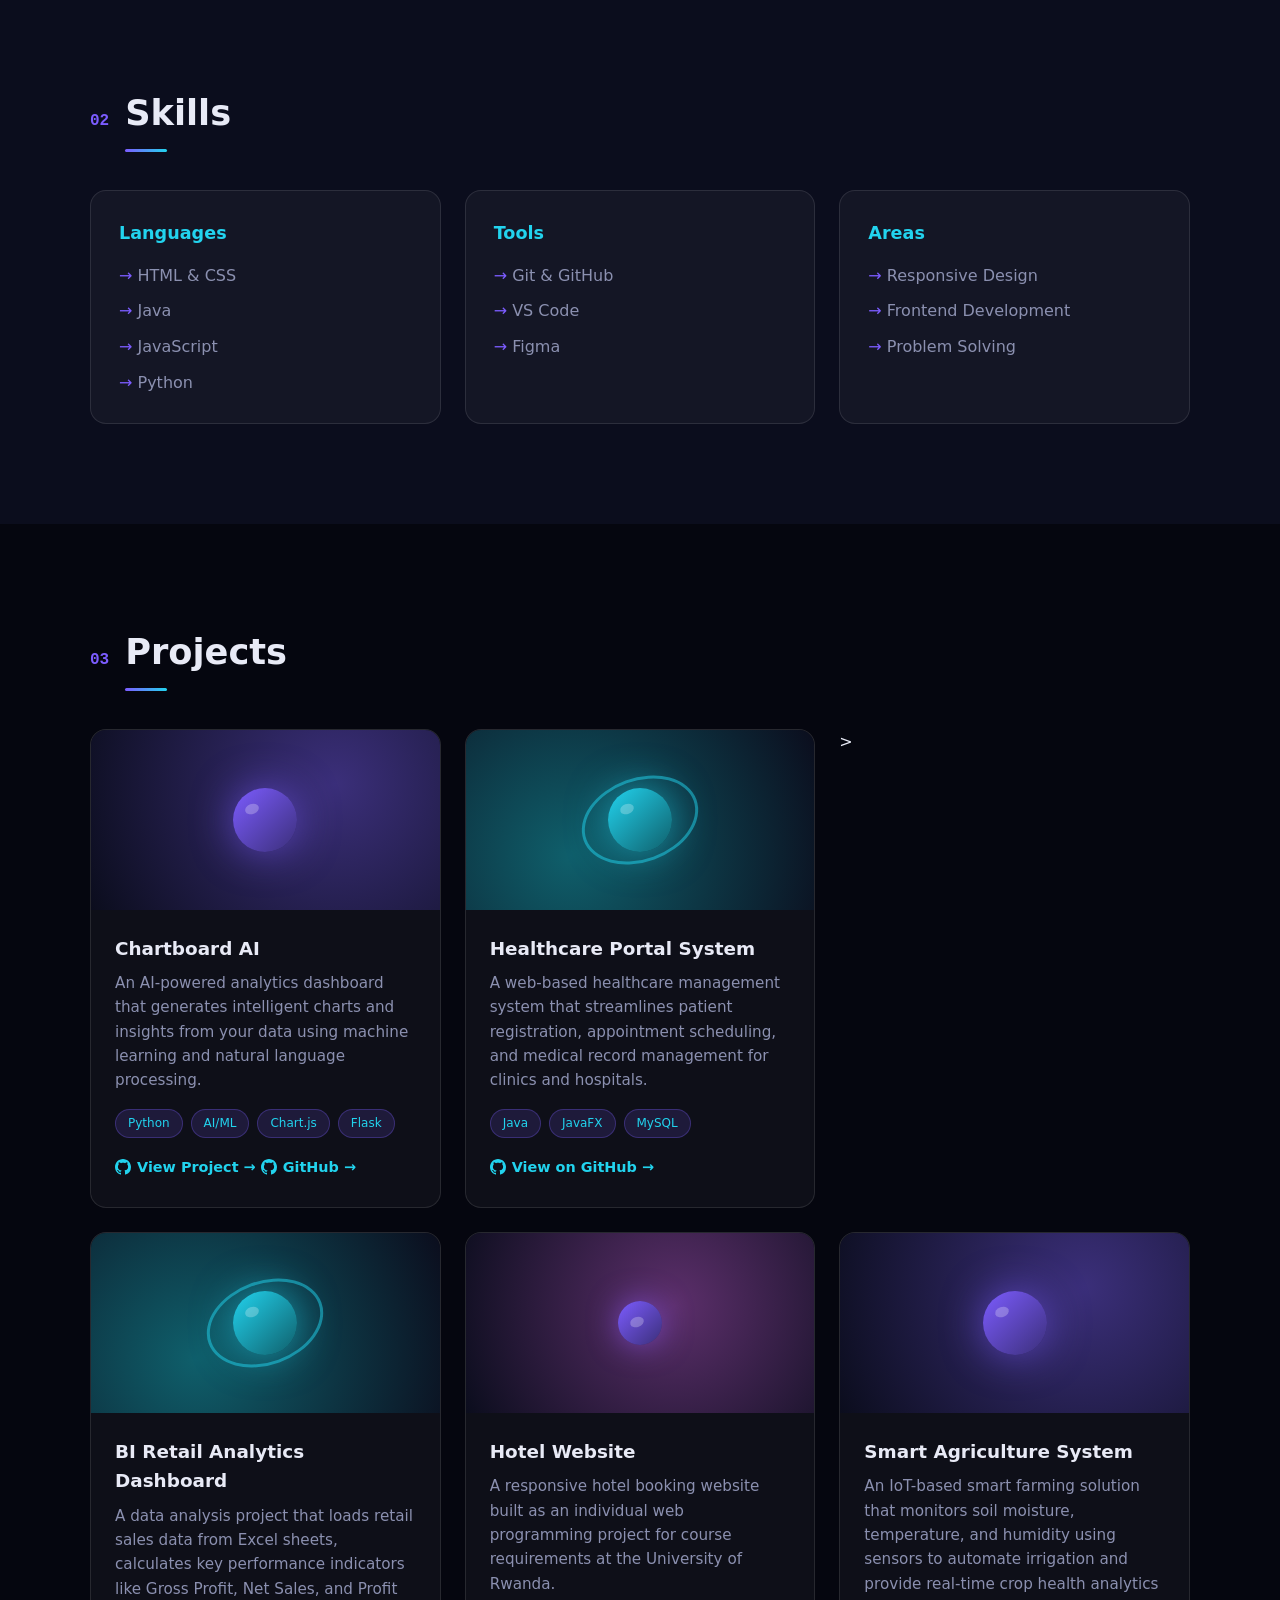
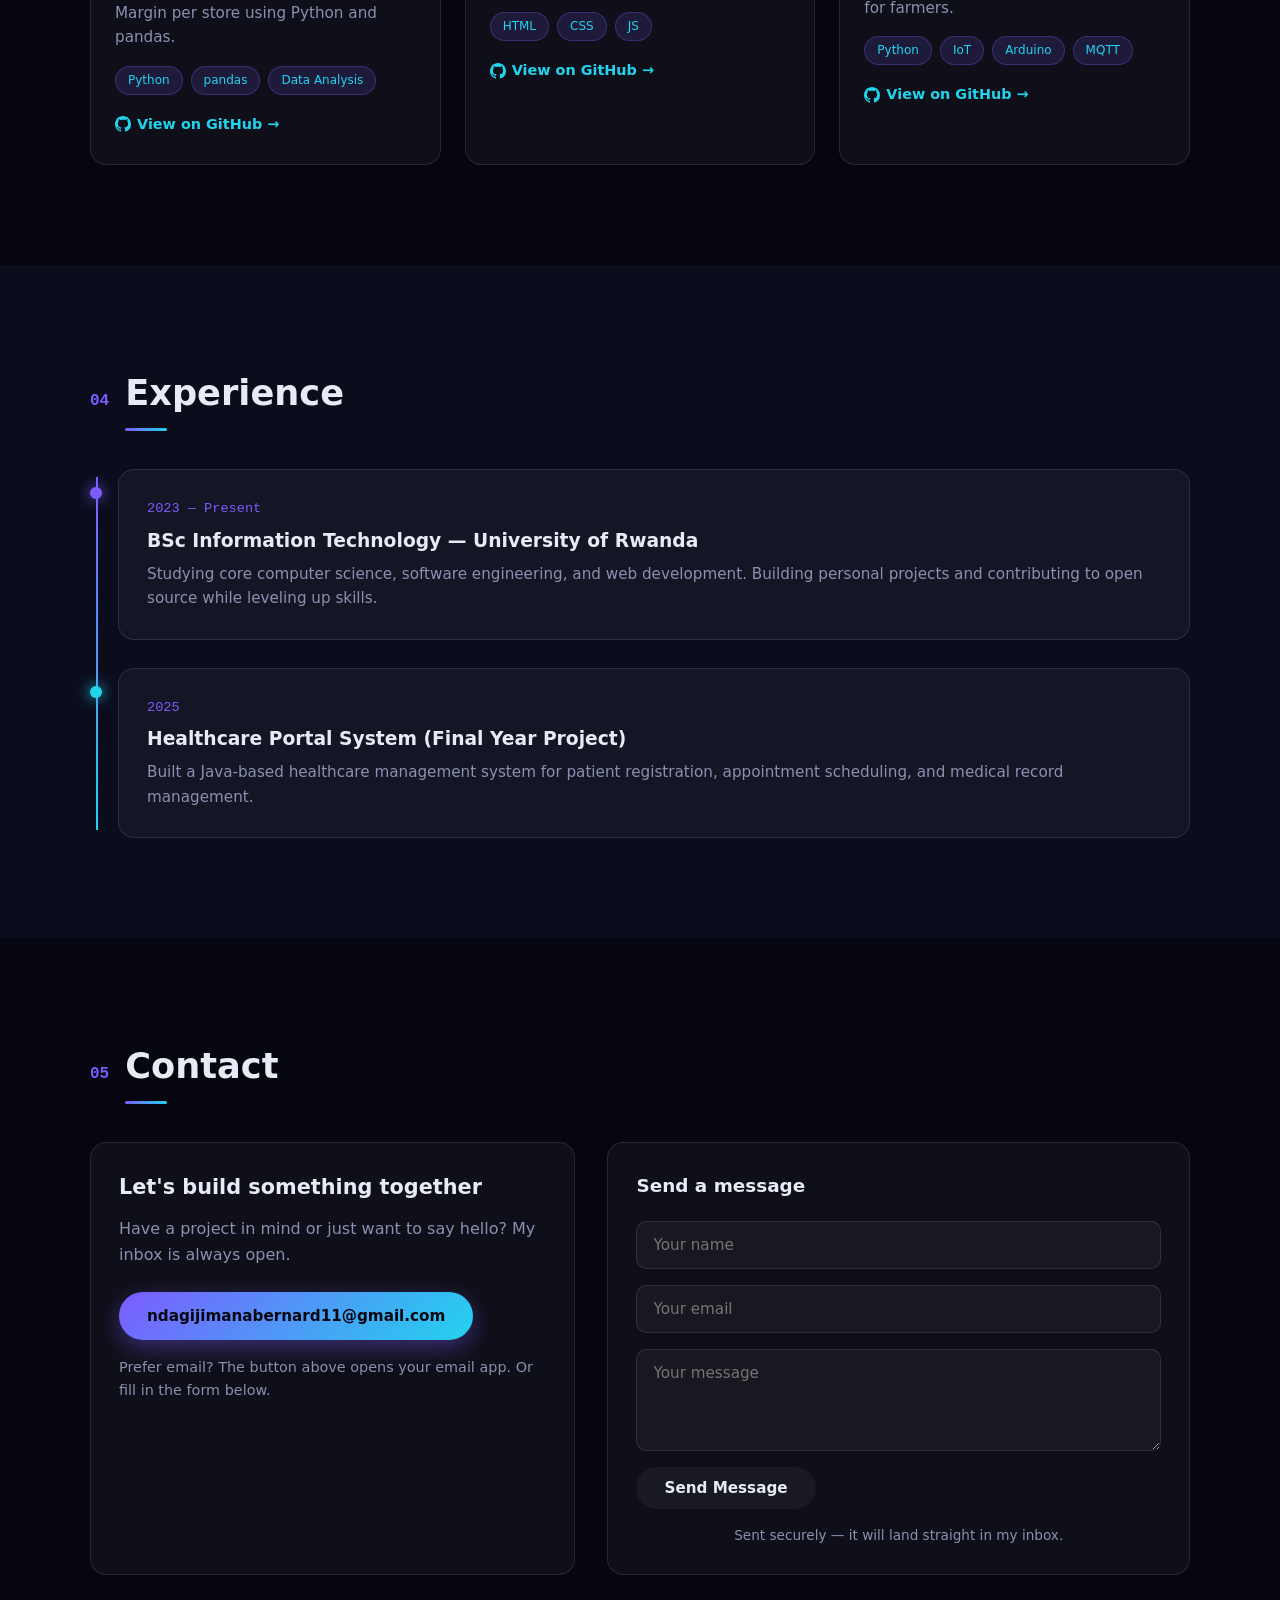
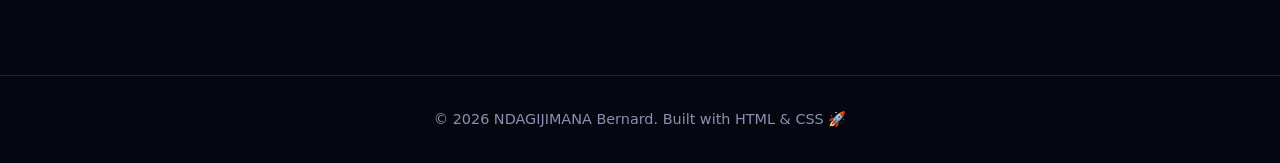
==== commit e47fdc36: "Add Chartboard AI standalone project page with About, Features, and Contact sections" ====
--- a/index.html
+++ b/index.html
@@ -142,9 +142,13 @@
             <div class="project-tags">
               <span>Python</span><span>AI/ML</span><span>Chart.js</span><span>Flask</span>
             </div>
-            <a href="https://github.com/bernard52196/Chartboard-AI" class="project-link" target="_blank" rel="noopener">
-            <svg class="link-icon" viewBox="0 0 16 16" aria-hidden="true"><path fill="currentColor" d="M8 0C3.58 0 0 3.58 0 8c0 3.54 2.29 6.53 5.47 7.59.4.07.55-.17.55-.38 0-.19-.01-.82-.01-1.49-2.01.37-2.53-.49-2.69-.94-.09-.23-.48-.94-.82-1.13-.28-.15-.68-.52-.01-.53.63-.01 1.08.58 1.23.82.72 1.21 1.87.87 2.33.66.07-.52.28-.87.51-1.07-1.78-.2-3.64-.89-3.64-3.95 0-.87.31-1.59.82-2.15-.08-.2-.36-1.02.08-2.12 0 0 .67-.21 2.2.82.64-.18 1.32-.27 2-.27s1.36.09 2 .27c1.53-1.04 2.2-.82 2.2-.82.44 1.1.16 1.92.08 2.12.51.56.82 1.27.82 2.15 0 3.07-1.87 3.75-3.65 3.95.29.25.54.73.54 1.48 0 1.07-.01 1.93-.01 2.2 0 .21.15.46.55.38A8.01 8.01 0 0 0 16 8c0-4.42-3.58-8-8-8z"/></svg>
-            View on GitHub →
+            <a href="projects/chartboard-ai/index.html" class="project-link" target="_blank" rel="noopener">
+            <svg class="link-icon" viewBox="0 0 16 16" aria-hidden="true"><path fill="currentColor" d="M8 0C3.58 0 0 3.58 0 8c0 3.54 2.29 6.53 5.47 7.59.4.07.55-.17.55-.38 0-.19-.01-.82-.01-1.49-2.01.37-2.53-.49-2.69-.94-.09-.23-.48-.94-.82-1.13-.28-.15-.68-.52-.01-.53.63-.01 1.08.58 1.23.82.72 1.21 1.87.87 2.33.66.07-.52.28-.87.51-1.07-1.78-.2-3.64-.89-3.64-3.95 0-.87.31-1.59.82-2.15-.08-.2-.36-1.02.08-2.12 0 0 .67-.21 2.2.82.64-.18 1.32-.27 2-.27s1.36.09 2 .27c1.53-1.04 2.2-.82 2.2-.82.44 1.1.16 1.92.08 2.12.51.56.82 1.27.82 2.15 0 3.07-1.87 3.75-3.65 3.95.29.25.54.73.54 1.48 0 1.07-.01 1.93-.01 2.2 0 .21.15.46.55.38A8.01 8.01 0 0 0 16 8c0-4.42-3.58-8-8-8z"/></svg>
+            View Project →
+          </a>
+          <a href="https://github.com/bernard52196/Chartboard-AI" class="project-link" target="_blank" rel="noopener">
+            <svg class="link-icon" viewBox="0 0 16 16" aria-hidden="true"><path fill="currentColor" d="M8 0C3.58 0 0 3.58 0 8c0 3.54 2.29 6.53 5.47 7.59.4.07.55-.17.55-.38 0-.19-.01-.82-.01-1.49-2.01.37-2.53-.49-2.69-.94-.09-.23-.48-.94-.82-1.13-.28-.15-.68-.52-.01-.53.63-.01 1.08.58 1.23.82.72 1.21 1.87.87 2.33.66.07-.52.28-.87.51-1.07-1.78-.2-3.64-.89-3.64-3.95 0-.87.31-1.59.82-2.15-.08-.2-.36-1.02.08-2.12 0 0 .67-.21 2.2.82.64-.18 1.32-.27 2-.27s1.36.09 2 .27c1.53-1.04 2.2-.82 2.2-.82.44 1.1.16 1.92.08 2.12.51.56.82 1.27.82 2.15 0 3.07-1.87 3.75-3.65 3.95.29.25.54.73.54 1.48 0 1.07-.01 1.93-.01 2.2 0 .21.15.46.55.38A8.01 8.01 0 0 0 16 8c0-4.42-3.58-8-8-8z"/></svg>
+            GitHub →
           </a>
           </div>
         </article>
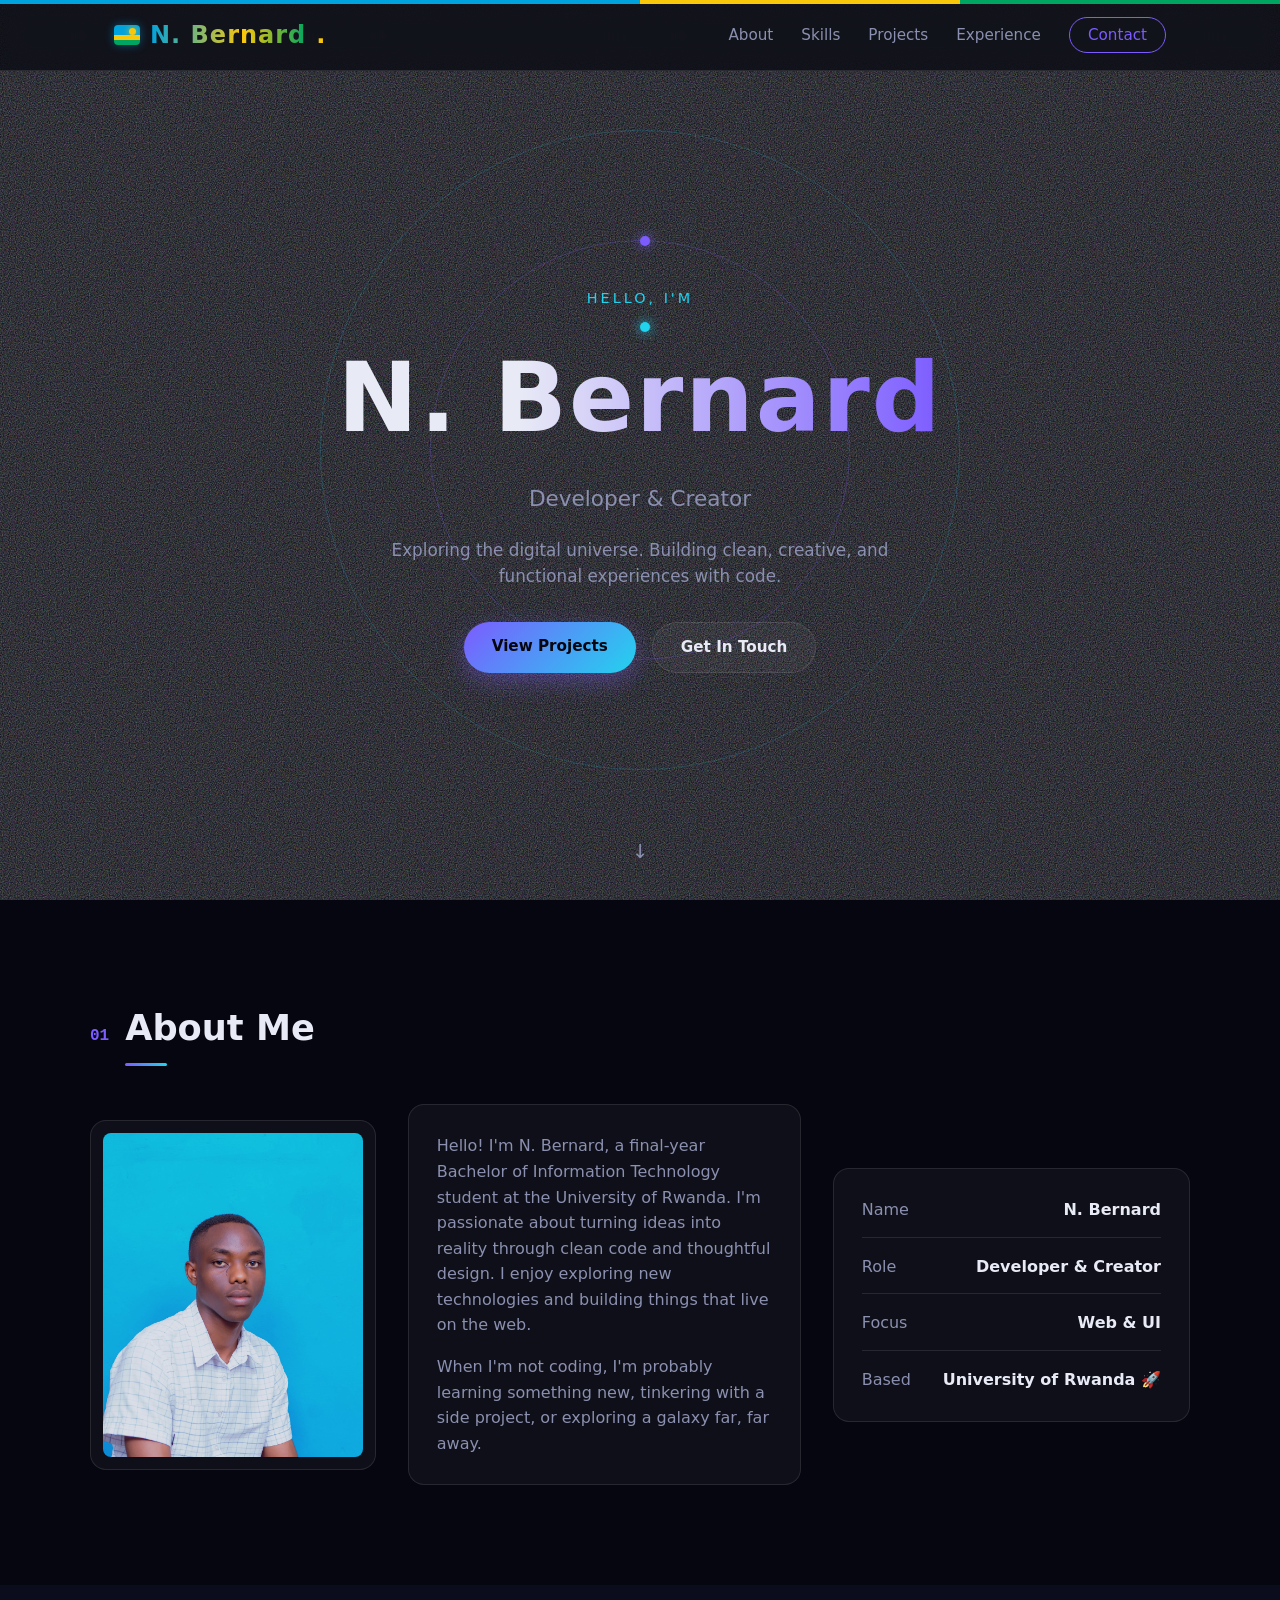
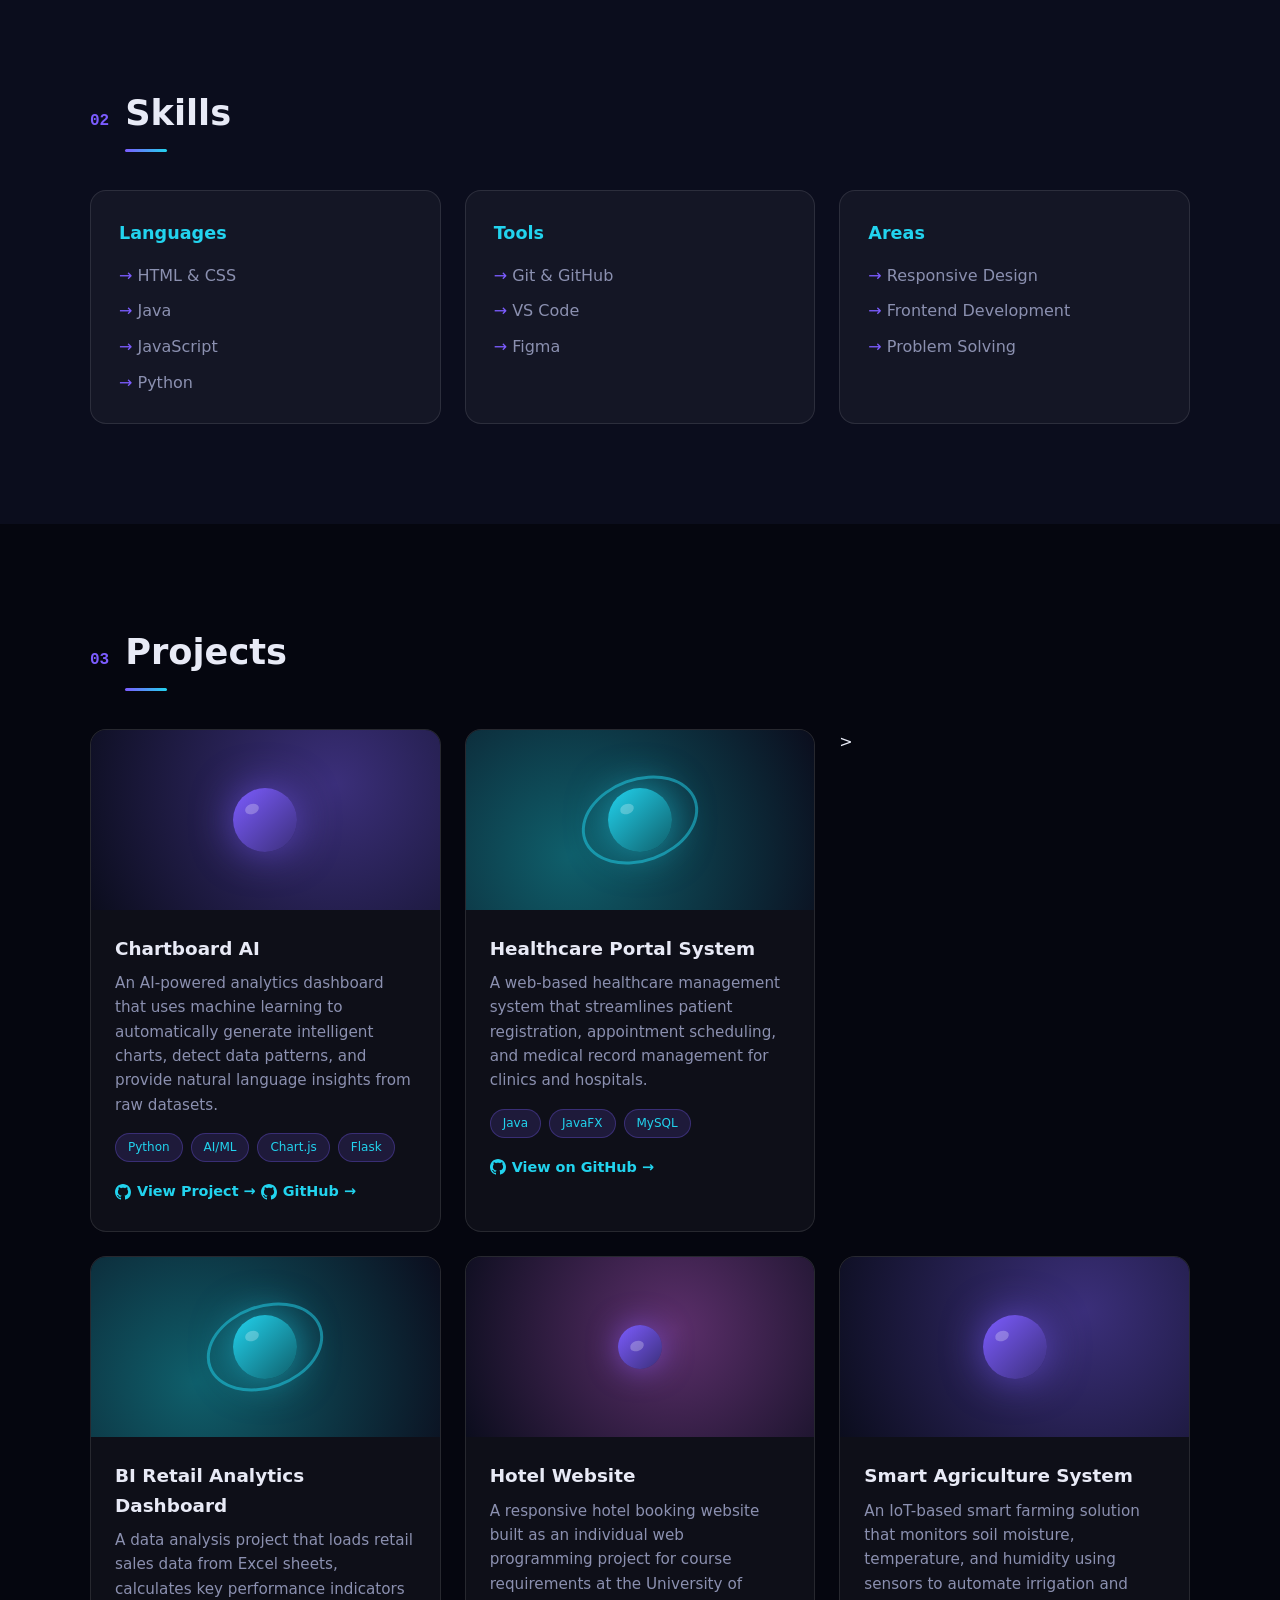
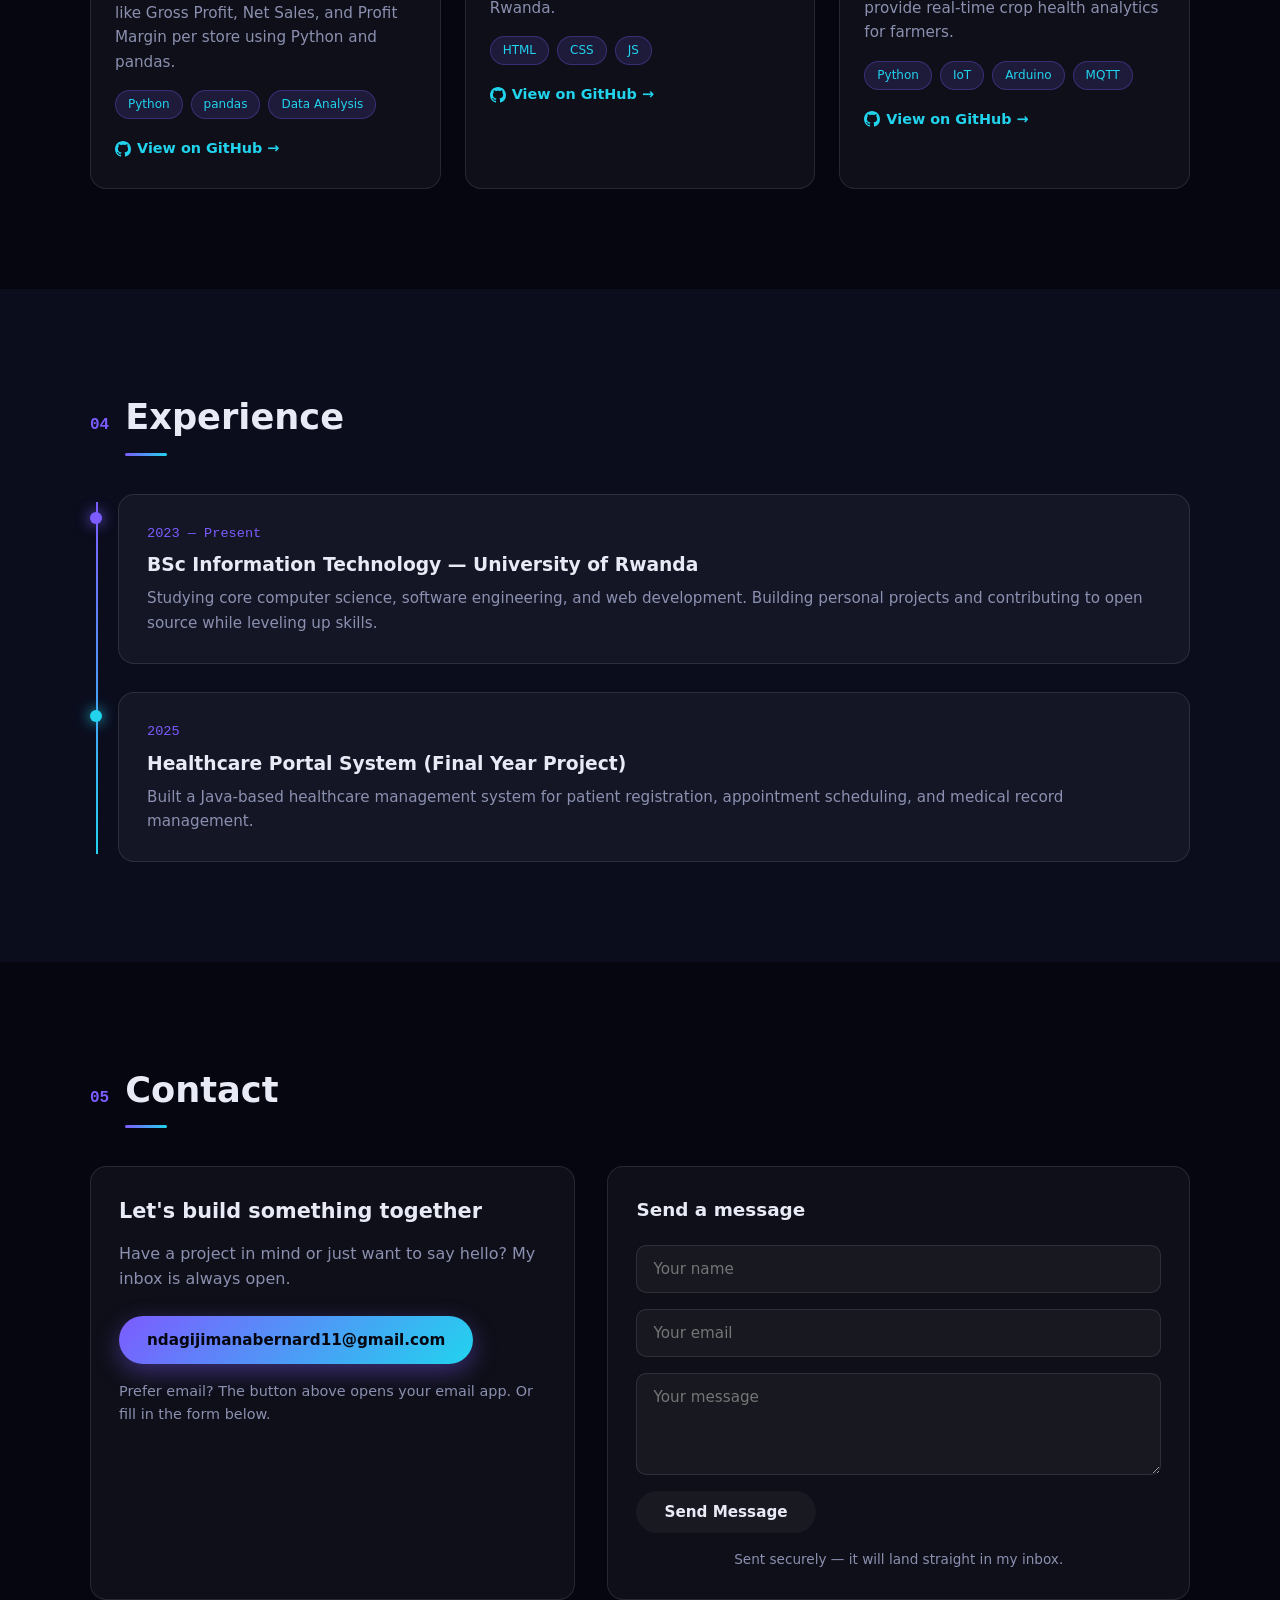
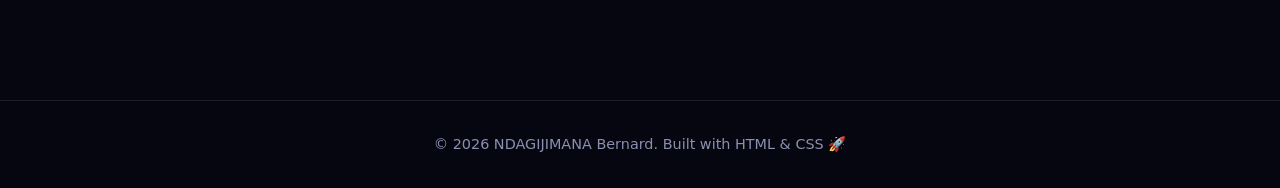
==== commit 0130cef4: "Update Chartboard AI project with improved description and features" ====
--- a/index.html
+++ b/index.html
@@ -138,7 +138,7 @@
           </div>
           <div class="project-body">
             <h3>Chartboard AI</h3>
-            <p>An AI-powered analytics dashboard that generates intelligent charts and insights from your data using machine learning and natural language processing.</p>
+            <p>An AI-powered analytics dashboard that uses machine learning to automatically generate intelligent charts, detect data patterns, and provide natural language insights from raw datasets.</p>
             <div class="project-tags">
               <span>Python</span><span>AI/ML</span><span>Chart.js</span><span>Flask</span>
             </div>
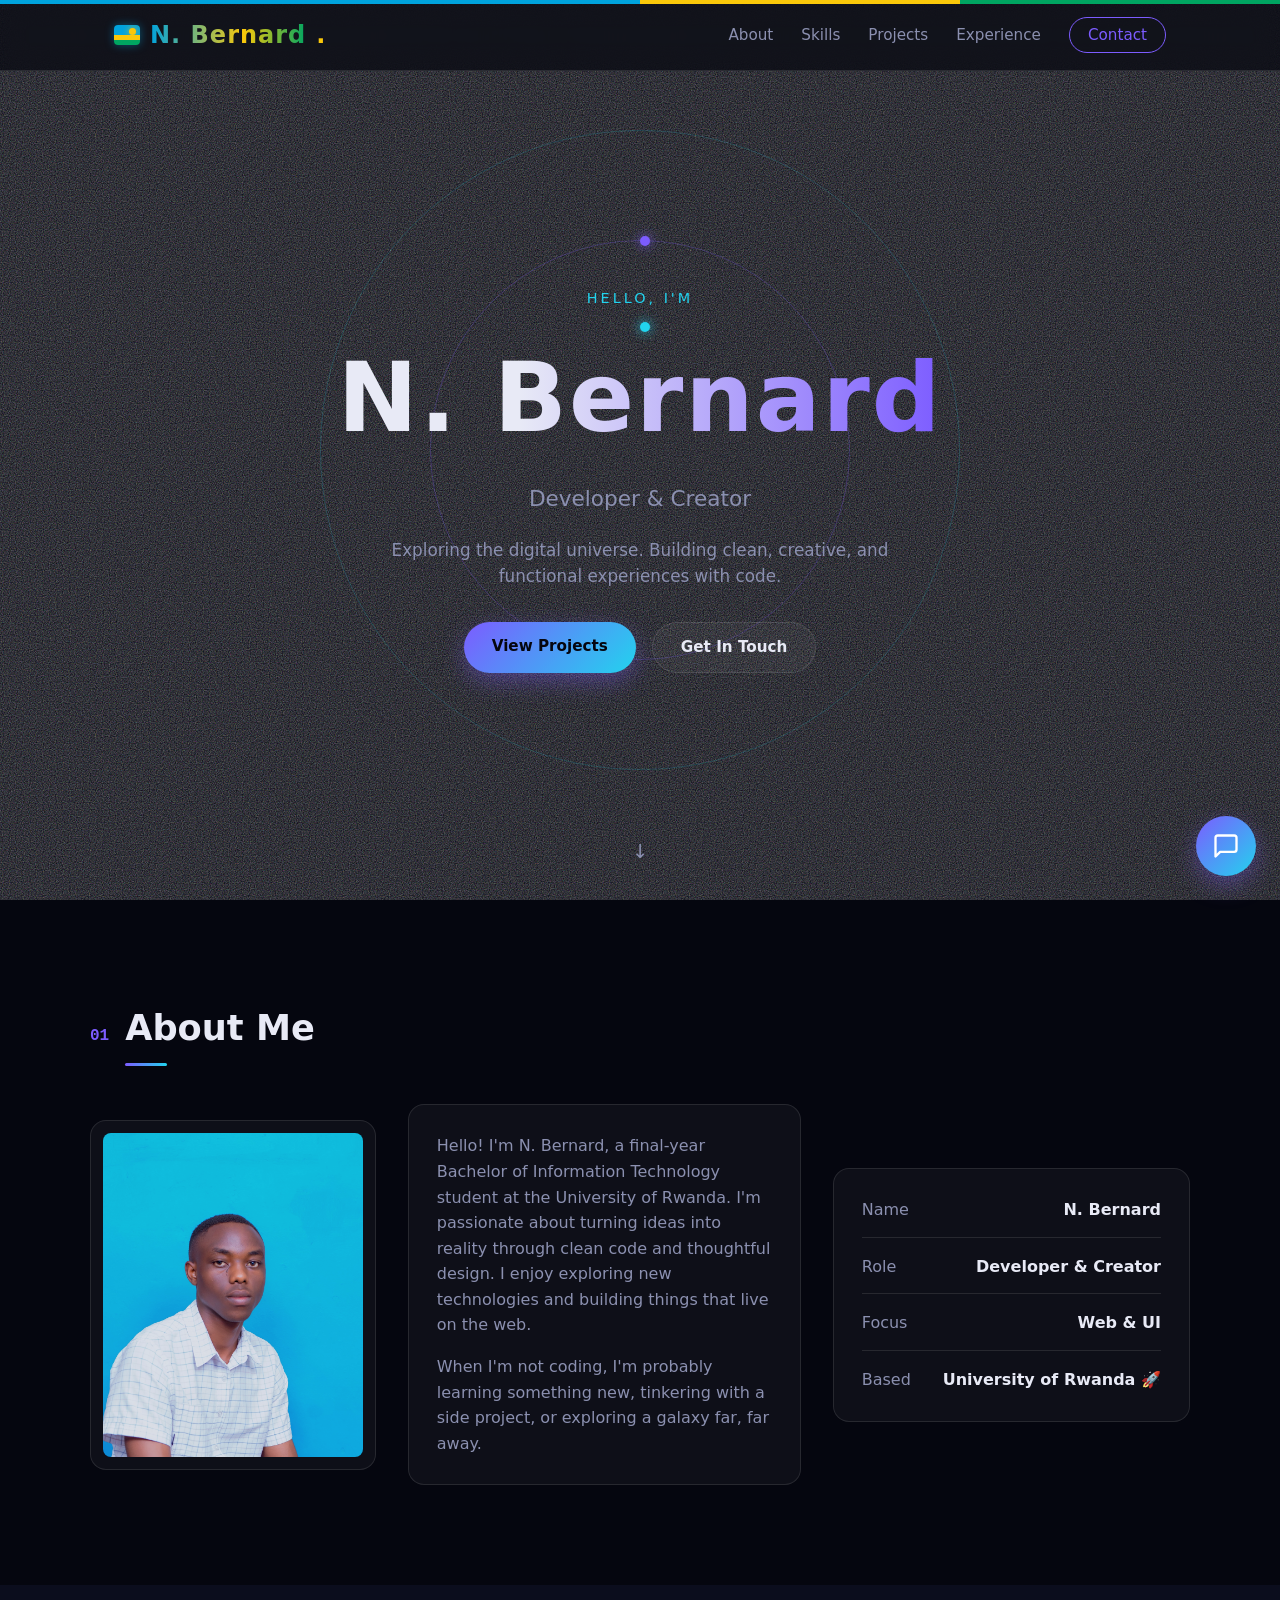
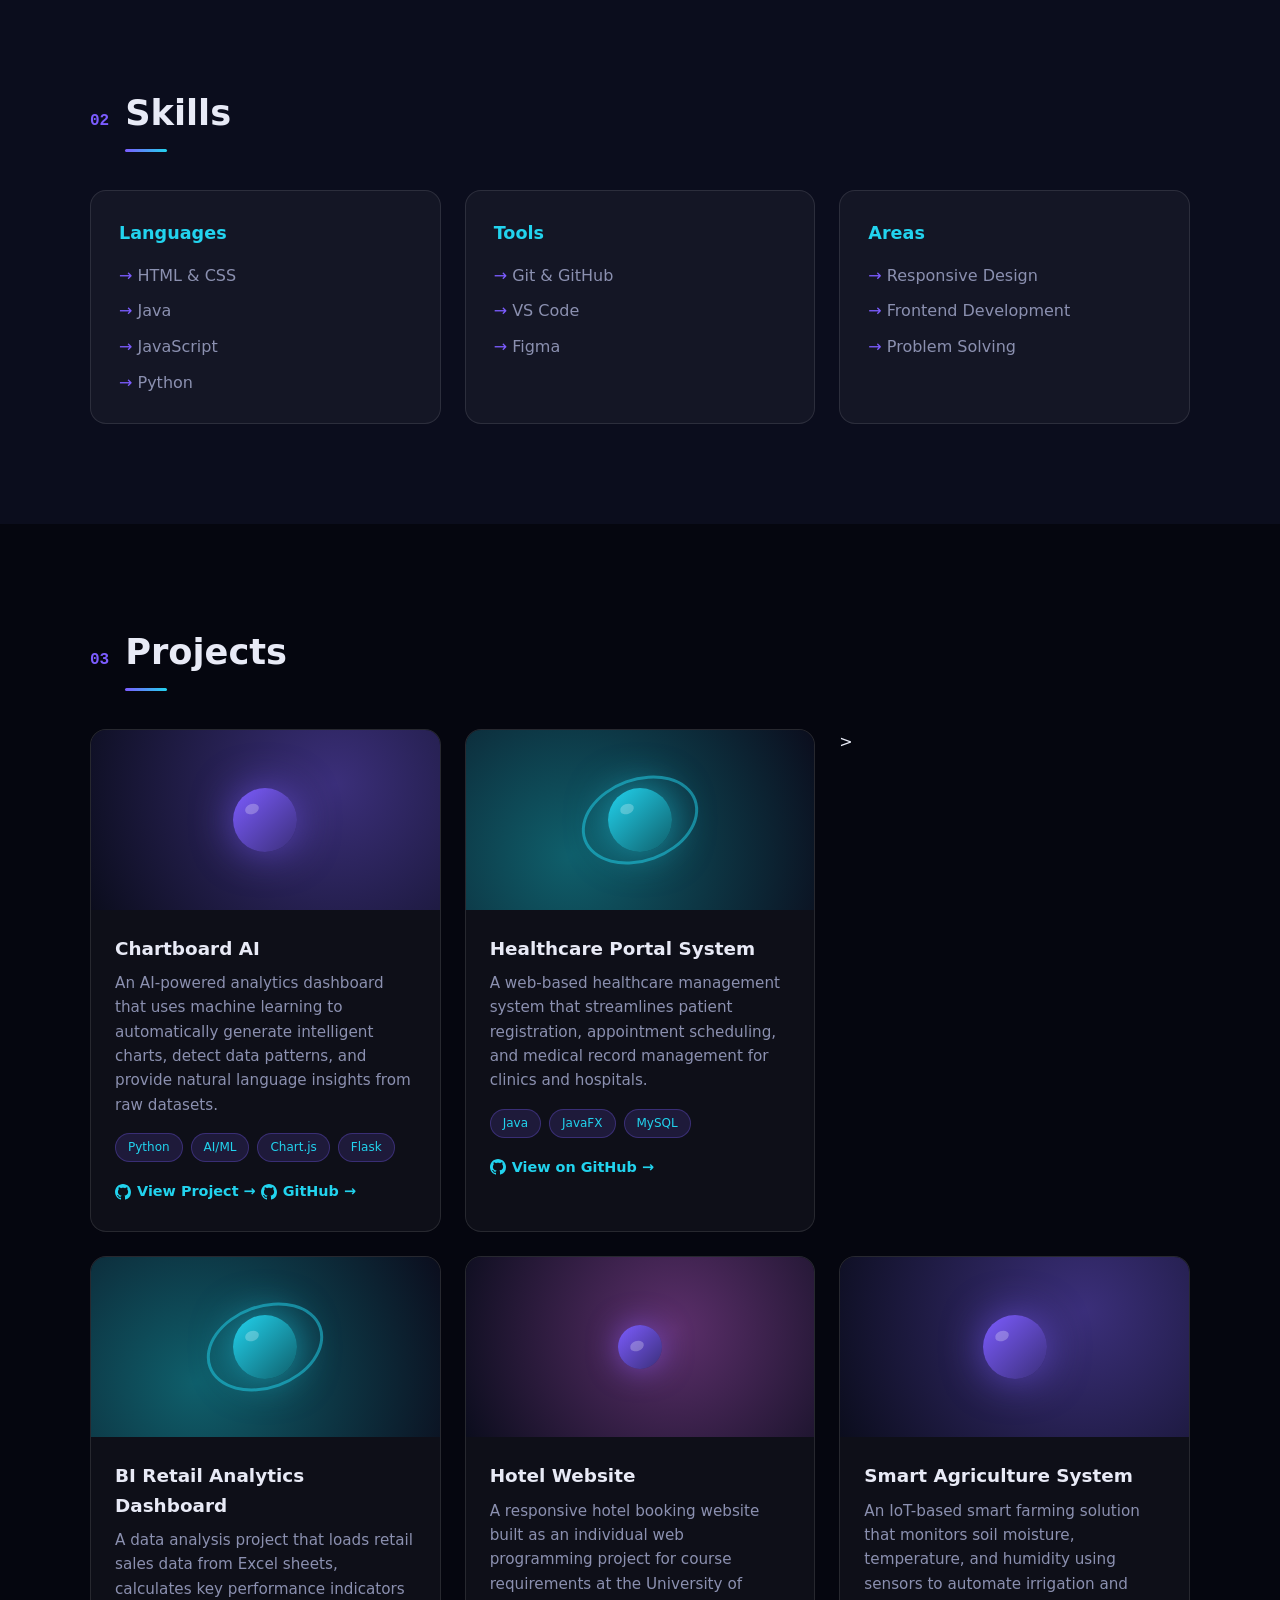
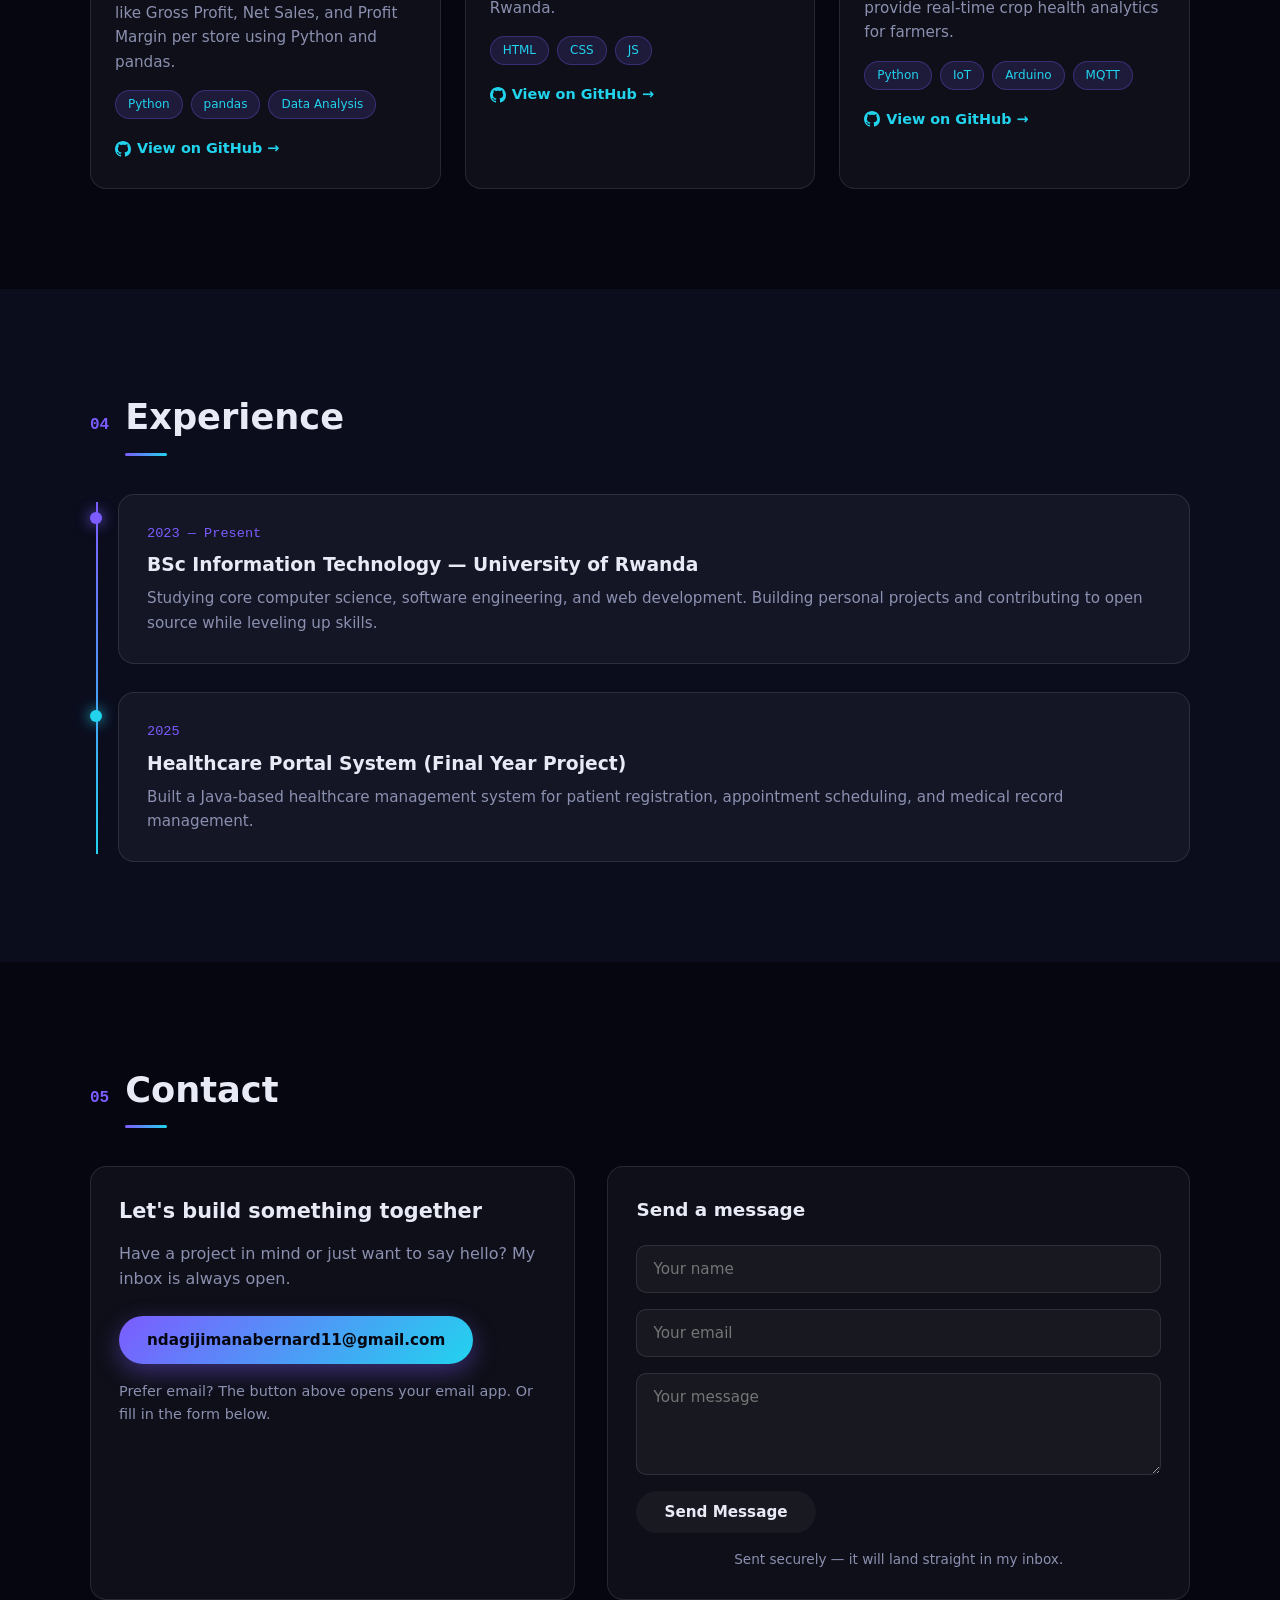
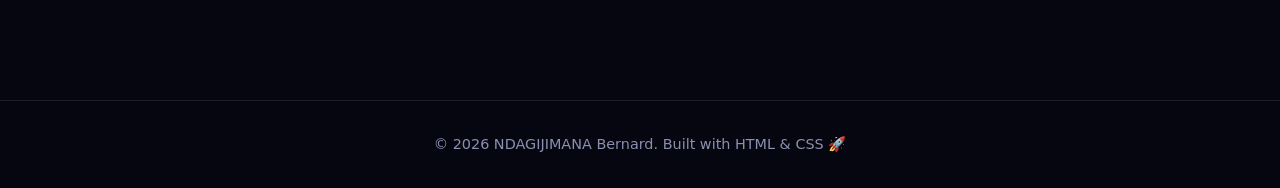
==== commit 138fae4e: "Add floating AI chatbot widget to all pages" ====
--- a/index.html
+++ b/index.html
@@ -5,6 +5,7 @@
   <meta name="viewport" content="width=device-width, initial-scale=1.0" />
   <title>N. Bernard — Portfolio</title>
   <link rel="stylesheet" href="css/styles.css" />
+  <link rel="stylesheet" href="assets/css/chatbot.css" />
 </head>
 <body>
 
@@ -285,5 +286,6 @@
     <p>© 2026 NDAGIJIMANA Bernard. Built with HTML &amp; CSS 🚀</p>
   </footer>
 
+  <script src="assets/js/chatbot.js"></script>
 </body>
 </html>
--- a/assets/css/chatbot.css
+++ b/assets/css/chatbot.css
@@ -0,0 +1,308 @@
+/* ============================================
+   AI Chatbot Widget — N. Bernard Portfolio
+   ============================================ */
+
+/* Floating Chat Button */
+.chatbot-btn {
+  position: fixed;
+  bottom: 24px;
+  right: 24px;
+  width: 60px;
+  height: 60px;
+  border-radius: 50%;
+  background: linear-gradient(135deg, var(--accent), var(--accent-2));
+  border: none;
+  cursor: pointer;
+  z-index: 9999;
+  display: flex;
+  align-items: center;
+  justify-content: center;
+  box-shadow: 0 8px 24px rgba(124, 92, 255, 0.4);
+  transition: transform 0.2s, box-shadow 0.2s;
+  animation: chatPulse 2s ease-in-out infinite;
+}
+
+.chatbot-btn:hover {
+  transform: scale(1.1);
+  box-shadow: 0 12px 32px rgba(124, 92, 255, 0.6);
+}
+
+.chatbot-btn svg {
+  width: 28px;
+  height: 28px;
+  color: #fff;
+}
+
+@keyframes chatPulse {
+  0%, 100% { box-shadow: 0 8px 24px rgba(124, 92, 255, 0.4); }
+  50% { box-shadow: 0 8px 32px rgba(124, 92, 255, 0.7); }
+}
+
+/* Chat Window */
+.chatbot-window {
+  position: fixed;
+  bottom: 100px;
+  right: 24px;
+  width: 380px;
+  max-width: calc(100vw - 48px);
+  height: 520px;
+  max-height: calc(100vh - 140px);
+  background: var(--bg-soft);
+  border: 1px solid var(--card-border);
+  border-radius: var(--radius);
+  z-index: 9998;
+  display: none;
+  flex-direction: column;
+  overflow: hidden;
+  box-shadow: 0 16px 48px rgba(0, 0, 0, 0.5);
+  animation: slideUp 0.3s ease;
+}
+
+.chatbot-window.open {
+  display: flex;
+}
+
+@keyframes slideUp {
+  from { opacity: 0; transform: translateY(20px); }
+  to { opacity: 1; transform: translateY(0); }
+}
+
+/* Chat Header */
+.chatbot-header {
+  padding: 16px 20px;
+  background: linear-gradient(135deg, var(--accent), var(--accent-2));
+  display: flex;
+  align-items: center;
+  justify-content: space-between;
+  flex-shrink: 0;
+}
+
+.chatbot-header-info {
+  display: flex;
+  align-items: center;
+  gap: 12px;
+}
+
+.chatbot-avatar {
+  width: 36px;
+  height: 36px;
+  border-radius: 50%;
+  background: rgba(255, 255, 255, 0.2);
+  display: flex;
+  align-items: center;
+  justify-content: center;
+  font-size: 18px;
+}
+
+.chatbot-header-text h4 {
+  color: #fff;
+  font-size: 1rem;
+  margin: 0;
+  font-weight: 600;
+}
+
+.chatbot-header-text span {
+  color: rgba(255, 255, 255, 0.8);
+  font-size: 0.8rem;
+}
+
+.chatbot-close {
+  background: none;
+  border: none;
+  color: #fff;
+  cursor: pointer;
+  font-size: 24px;
+  line-height: 1;
+  padding: 4px;
+  opacity: 0.8;
+  transition: opacity 0.2s;
+}
+
+.chatbot-close:hover {
+  opacity: 1;
+}
+
+/* Chat Messages */
+.chatbot-messages {
+  flex: 1;
+  overflow-y: auto;
+  padding: 16px;
+  display: flex;
+  flex-direction: column;
+  gap: 12px;
+}
+
+.chatbot-messages::-webkit-scrollbar {
+  width: 6px;
+}
+
+.chatbot-messages::-webkit-scrollbar-track {
+  background: transparent;
+}
+
+.chatbot-messages::-webkit-scrollbar-thumb {
+  background: var(--card-border);
+  border-radius: 3px;
+}
+
+/* Message Bubbles */
+.chatbot-msg {
+  max-width: 85%;
+  padding: 10px 14px;
+  border-radius: 16px;
+  font-size: 0.9rem;
+  line-height: 1.5;
+  word-wrap: break-word;
+  animation: fadeIn 0.3s ease;
+}
+
+@keyframes fadeIn {
+  from { opacity: 0; transform: translateY(8px); }
+  to { opacity: 1; transform: translateY(0); }
+}
+
+.chatbot-msg.bot {
+  background: var(--card);
+  border: 1px solid var(--card-border);
+  color: var(--text);
+  align-self: flex-start;
+  border-bottom-left-radius: 4px;
+}
+
+.chatbot-msg.user {
+  background: linear-gradient(135deg, var(--accent), var(--accent-2));
+  color: #fff;
+  align-self: flex-end;
+  border-bottom-right-radius: 4px;
+}
+
+.chatbot-msg.typing {
+  display: flex;
+  gap: 4px;
+  align-items: center;
+  padding: 14px 18px;
+}
+
+.chatbot-msg.typing span {
+  width: 8px;
+  height: 8px;
+  border-radius: 50%;
+  background: var(--muted);
+  animation: typingDot 1.4s infinite;
+}
+
+.chatbot-msg.typing span:nth-child(2) { animation-delay: 0.2s; }
+.chatbot-msg.typing span:nth-child(3) { animation-delay: 0.4s; }
+
+@keyframes typingDot {
+  0%, 60%, 100% { transform: translateY(0); opacity: 0.4; }
+  30% { transform: translateY(-6px); opacity: 1; }
+}
+
+/* Quick Questions */
+.chatbot-quick {
+  padding: 8px 16px;
+  display: flex;
+  flex-wrap: wrap;
+  gap: 8px;
+  border-top: 1px solid var(--card-border);
+  flex-shrink: 0;
+}
+
+.chatbot-quick-btn {
+  padding: 6px 12px;
+  border-radius: 999px;
+  background: rgba(124, 92, 255, 0.1);
+  border: 1px solid rgba(124, 92, 255, 0.3);
+  color: var(--accent-2);
+  font-size: 0.8rem;
+  cursor: pointer;
+  transition: background 0.2s, border-color 0.2s;
+  white-space: nowrap;
+}
+
+.chatbot-quick-btn:hover {
+  background: rgba(124, 92, 255, 0.2);
+  border-color: var(--accent);
+}
+
+/* Chat Input */
+.chatbot-input {
+  padding: 12px 16px;
+  border-top: 1px solid var(--card-border);
+  display: flex;
+  gap: 8px;
+  flex-shrink: 0;
+  background: var(--bg);
+}
+
+.chatbot-input input {
+  flex: 1;
+  padding: 10px 14px;
+  border-radius: 999px;
+  border: 1px solid var(--card-border);
+  background: var(--card);
+  color: var(--text);
+  font-family: inherit;
+  font-size: 0.9rem;
+  outline: none;
+  transition: border-color 0.2s;
+}
+
+.chatbot-input input:focus {
+  border-color: var(--accent);
+}
+
+.chatbot-input button {
+  width: 40px;
+  height: 40px;
+  border-radius: 50%;
+  border: none;
+  background: linear-gradient(135deg, var(--accent), var(--accent-2));
+  color: #fff;
+  cursor: pointer;
+  display: flex;
+  align-items: center;
+  justify-content: center;
+  transition: transform 0.2s;
+  flex-shrink: 0;
+}
+
+.chatbot-input button:hover {
+  transform: scale(1.05);
+}
+
+.chatbot-input button svg {
+  width: 18px;
+  height: 18px;
+}
+
+/* Mobile Responsive */
+@media (max-width: 480px) {
+  .chatbot-window {
+    right: 12px;
+    left: 12px;
+    width: auto;
+    bottom: 90px;
+    height: calc(100vh - 110px);
+  }
+  
+  .chatbot-btn {
+    bottom: 16px;
+    right: 16px;
+    width: 56px;
+    height: 56px;
+  }
+}
+
+/* Hide on very small screens */
+@media (max-width: 320px) {
+  .chatbot-btn {
+    width: 48px;
+    height: 48px;
+  }
+  .chatbot-btn svg {
+    width: 24px;
+    height: 24px;
+  }
+}
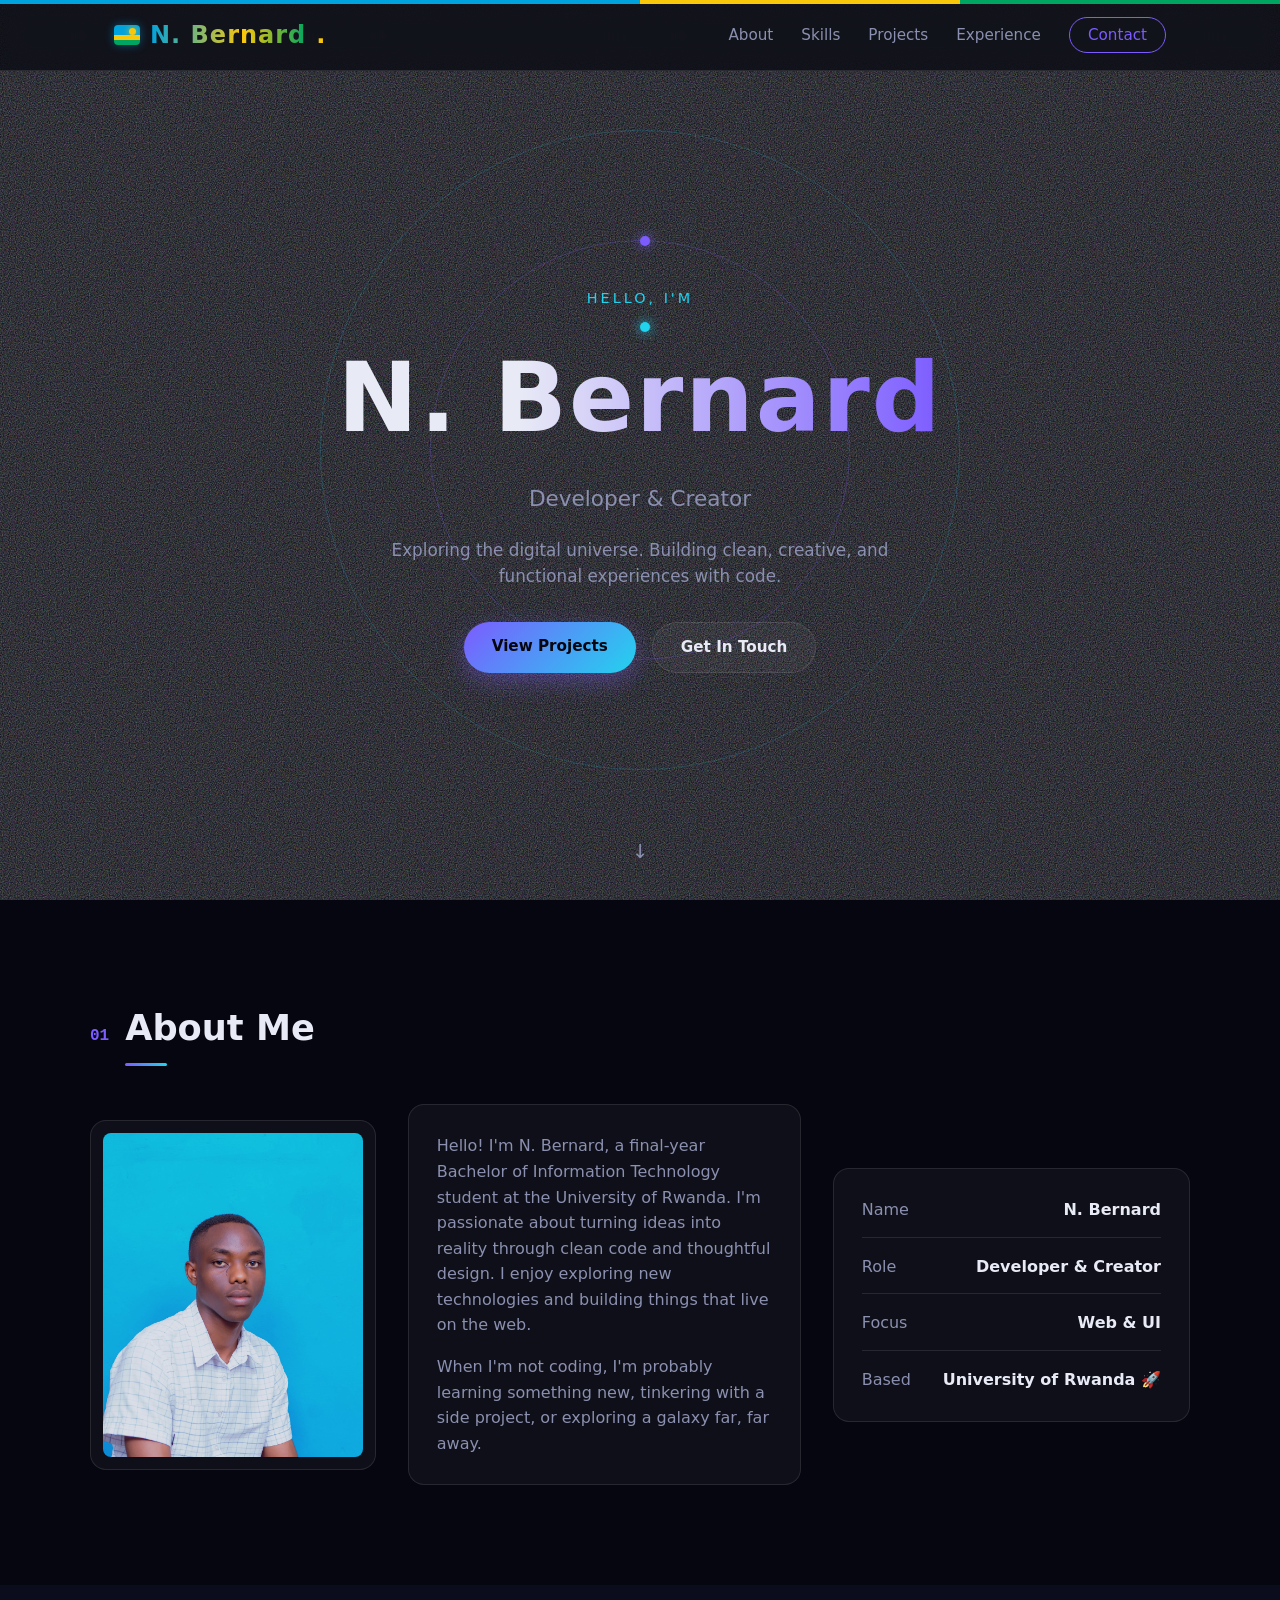
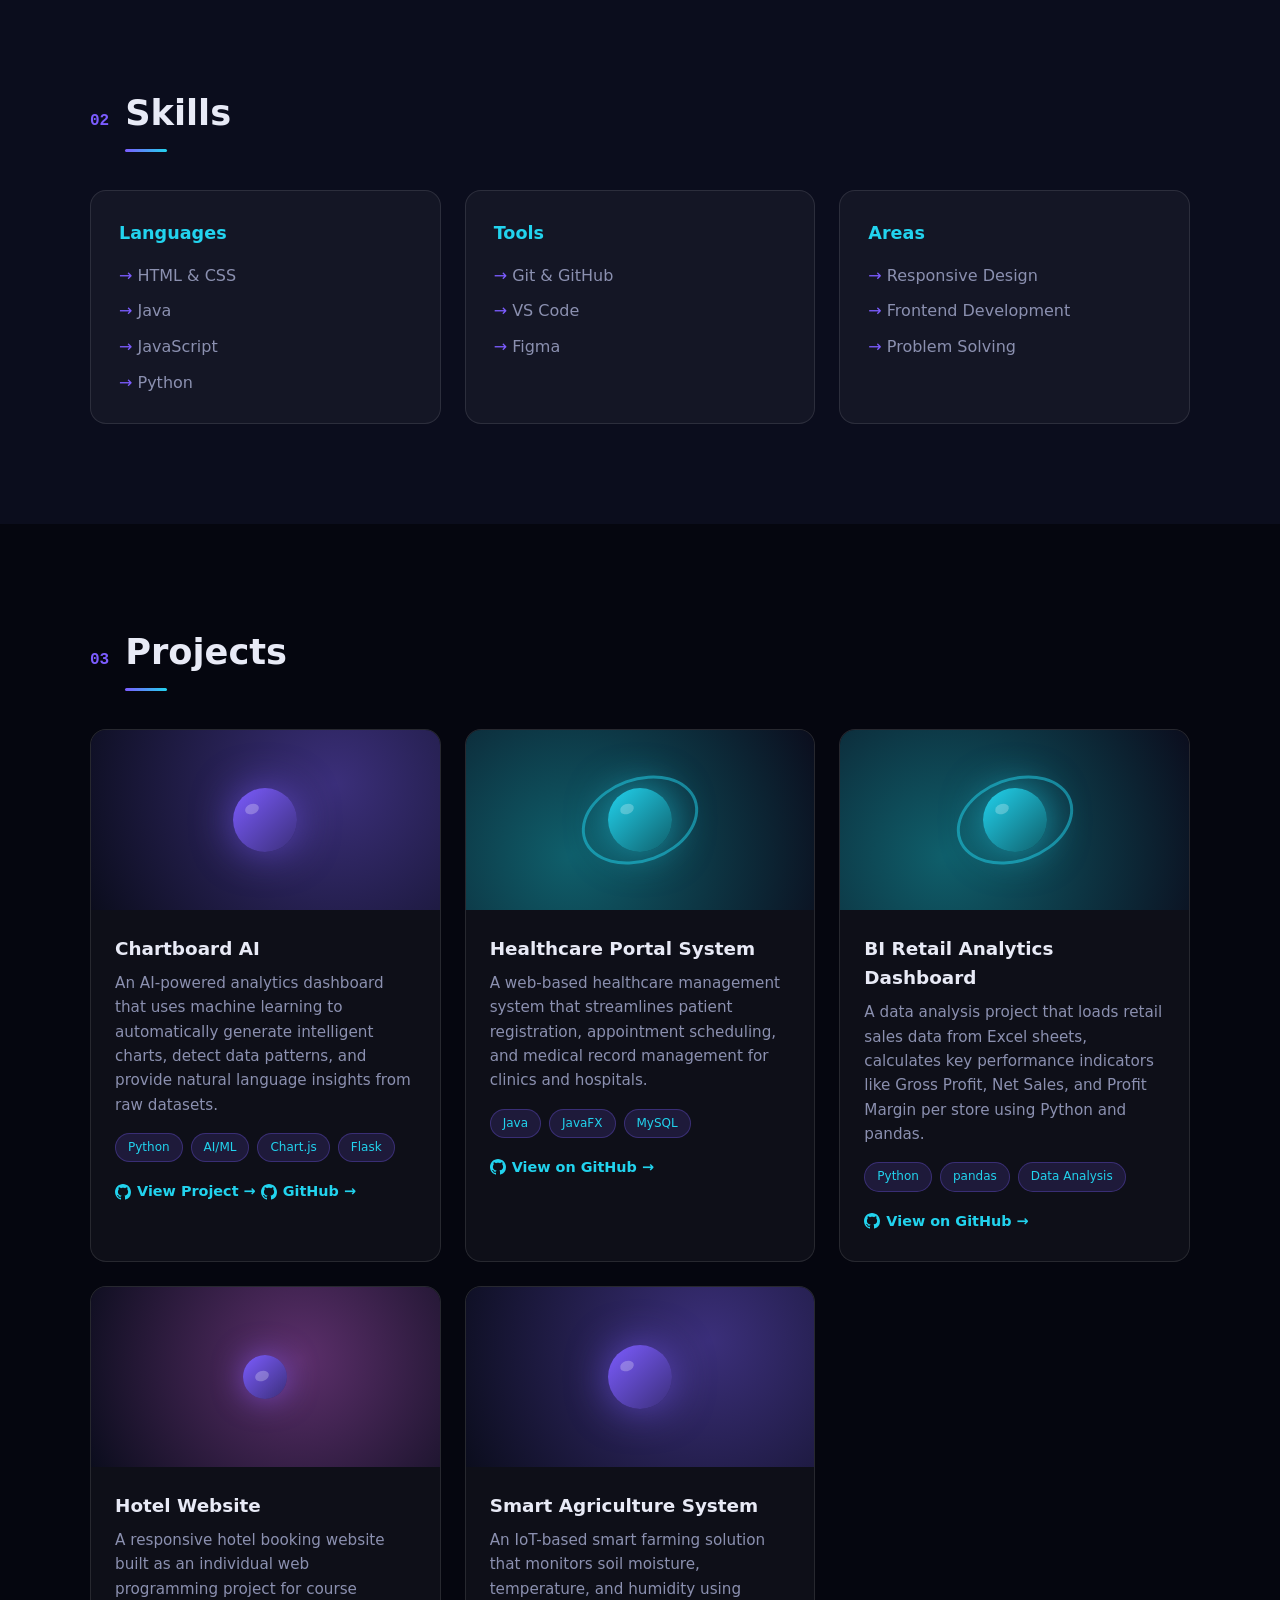
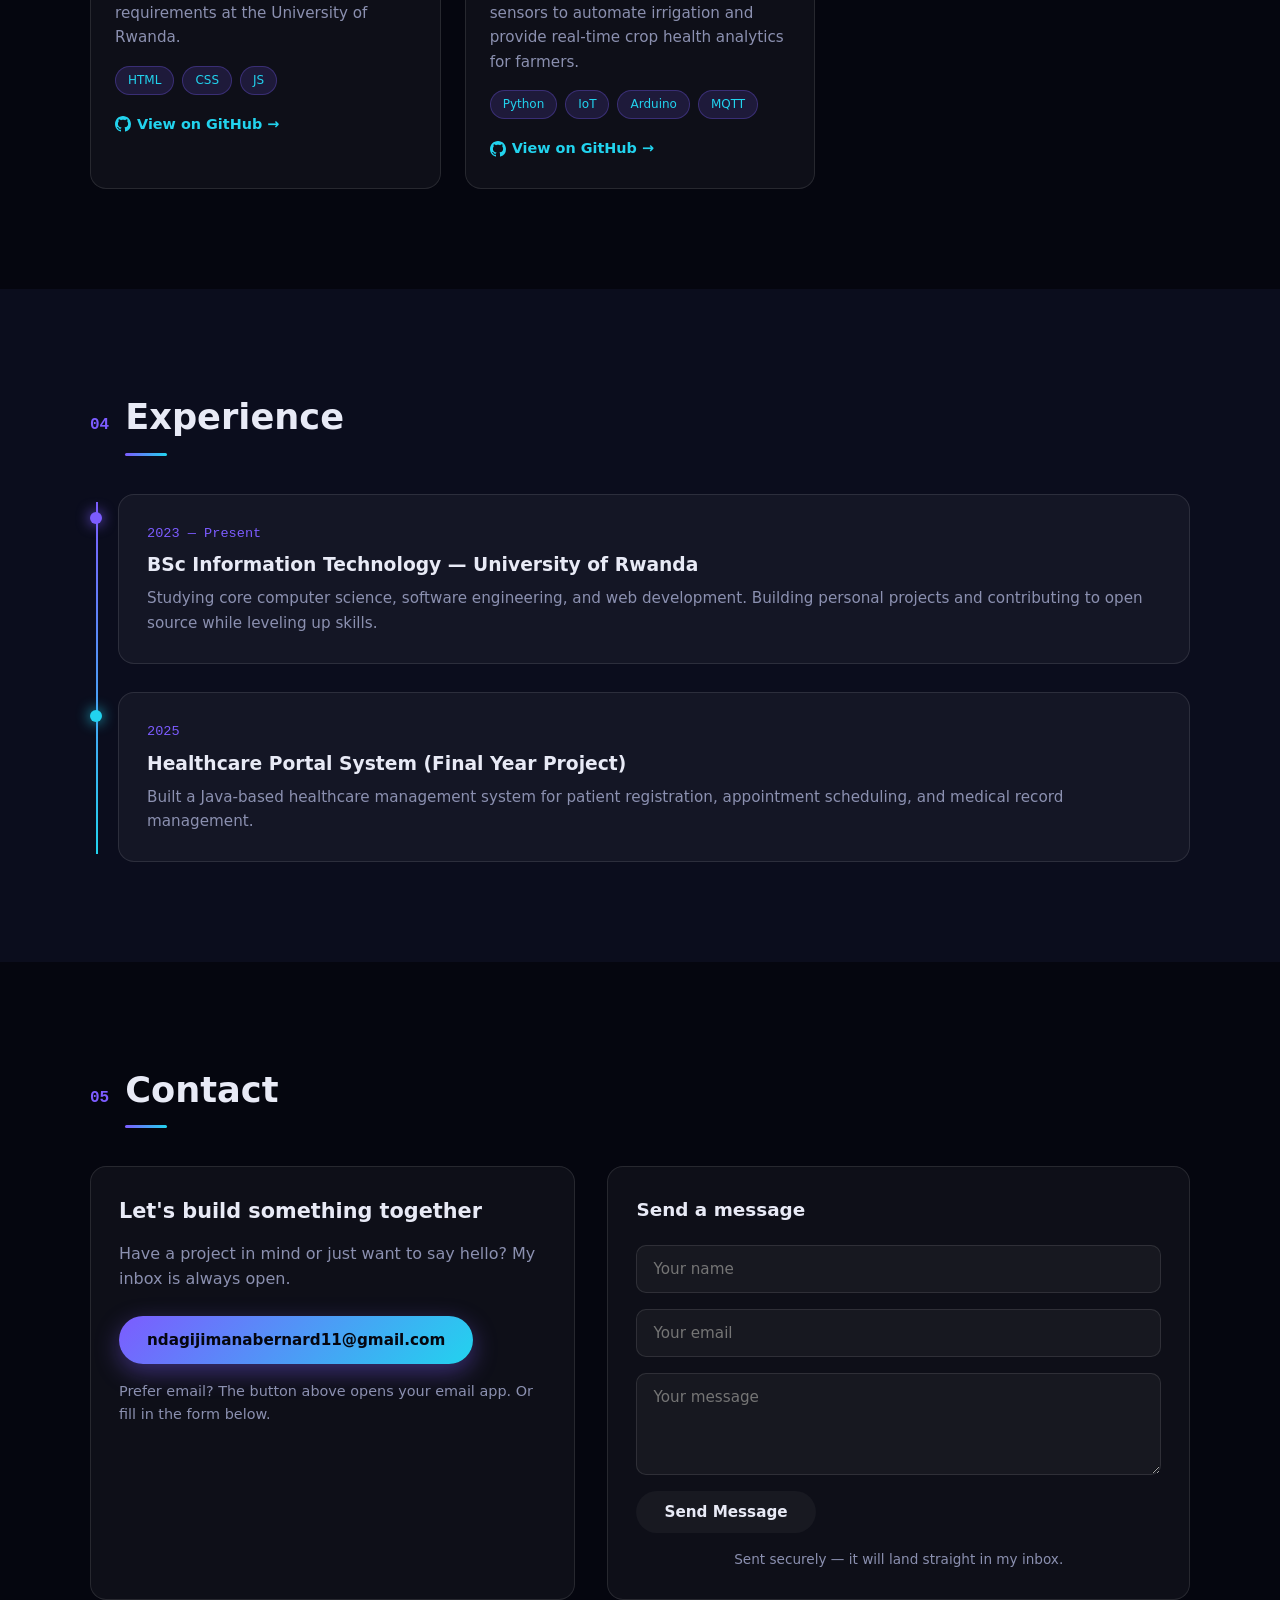
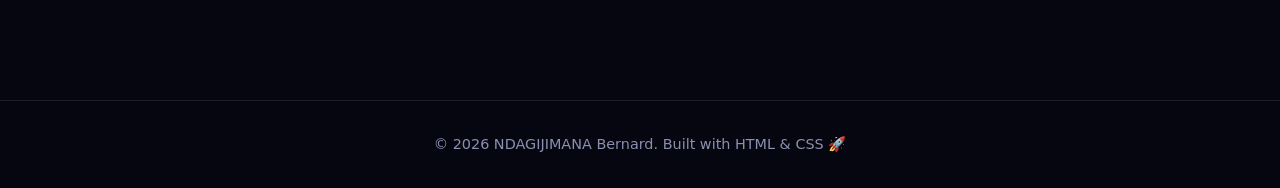
==== commit 3eddb19d: "Fix malformed HTML tag in projects section" ====
--- a/index.html
+++ b/index.html
@@ -169,7 +169,7 @@
             View on GitHub →
           </a>
           </div>
-        </article>>
+        </article>
 
         <article class="project-card">
           <div class="project-visual visual-2" aria-hidden="true">
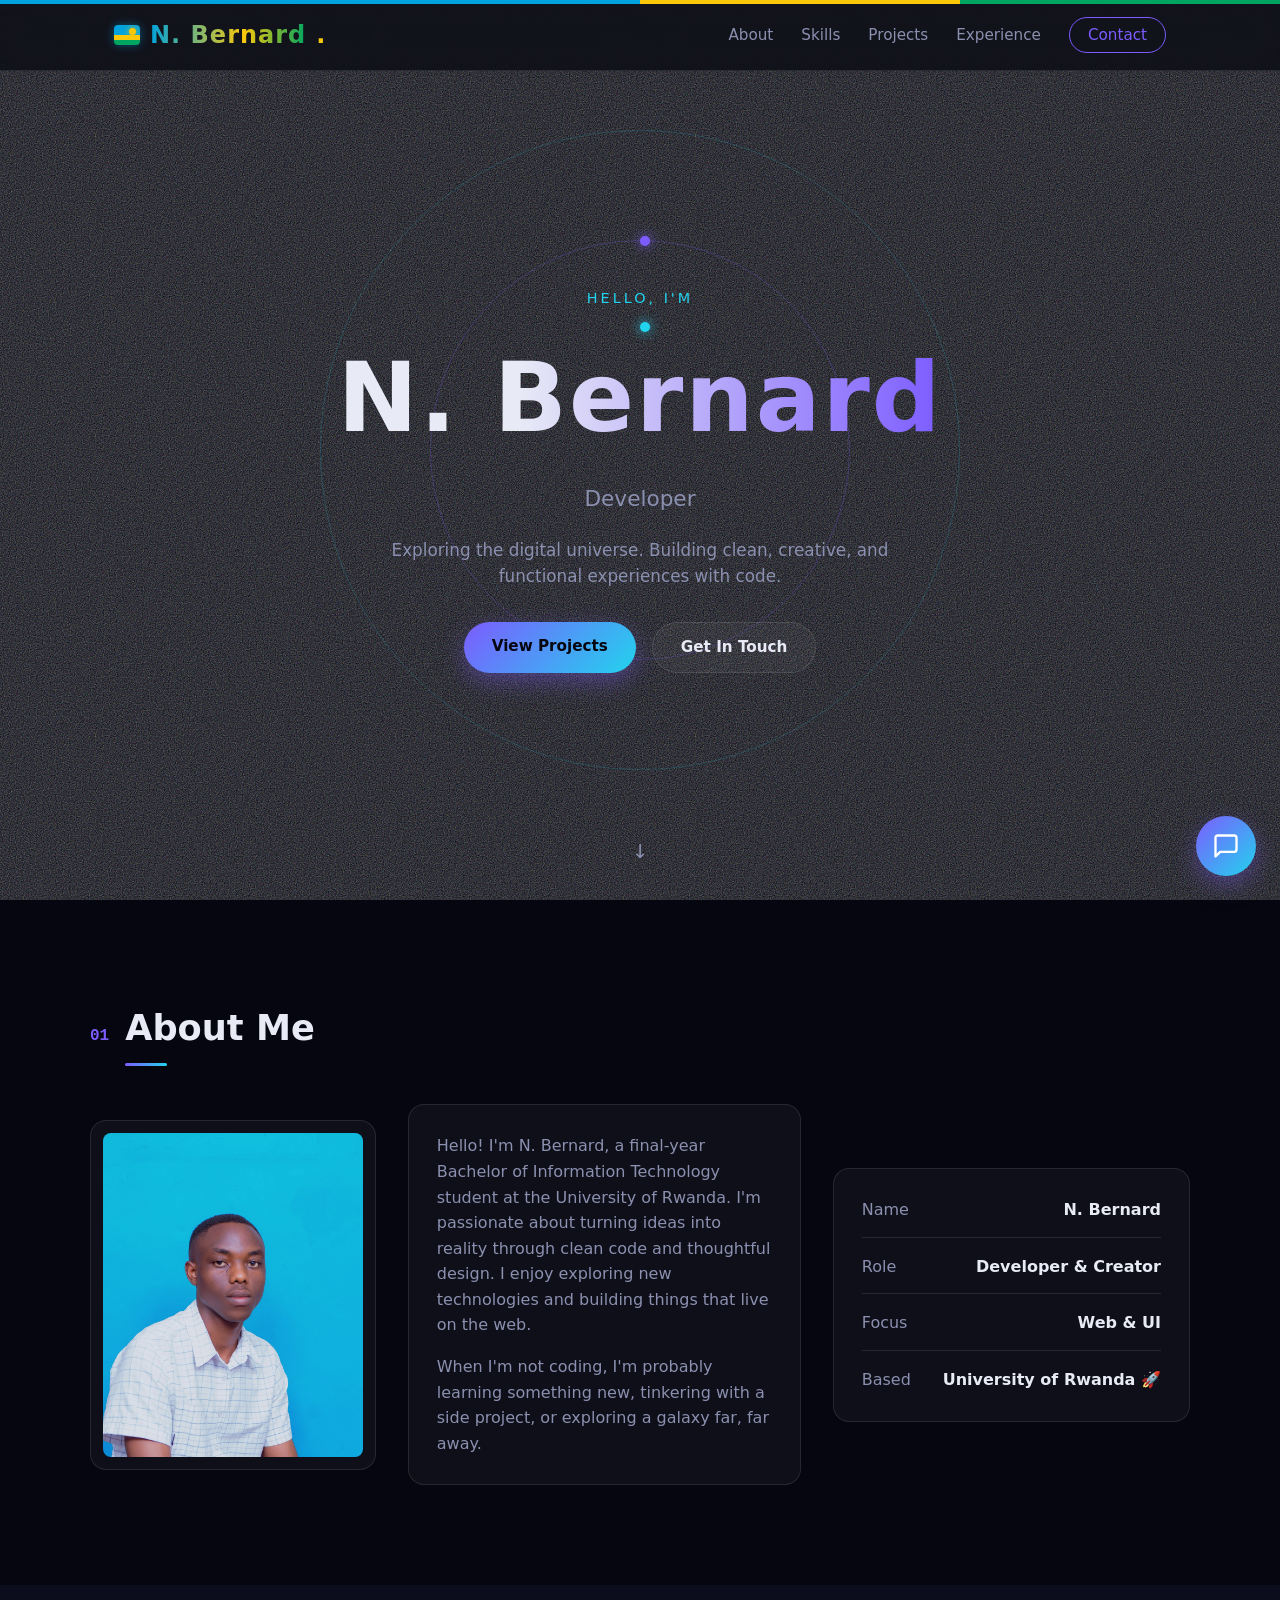
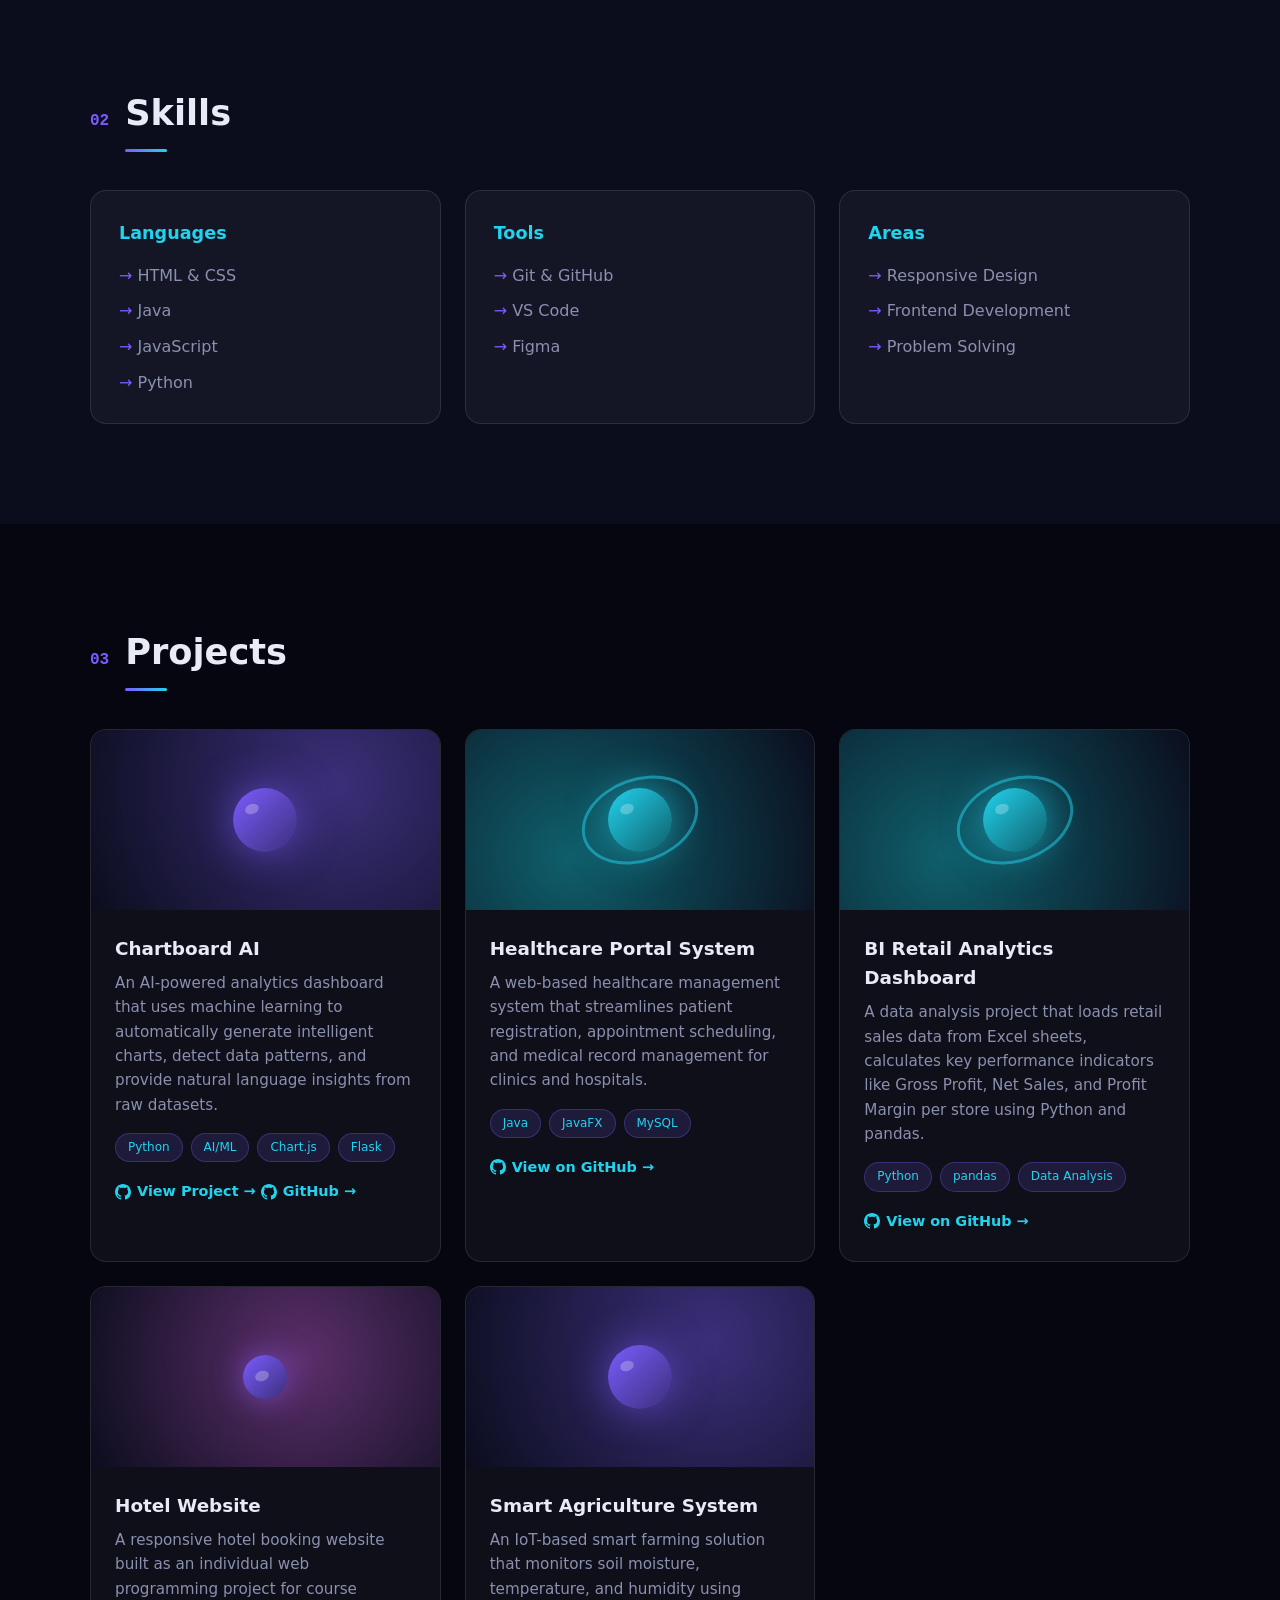
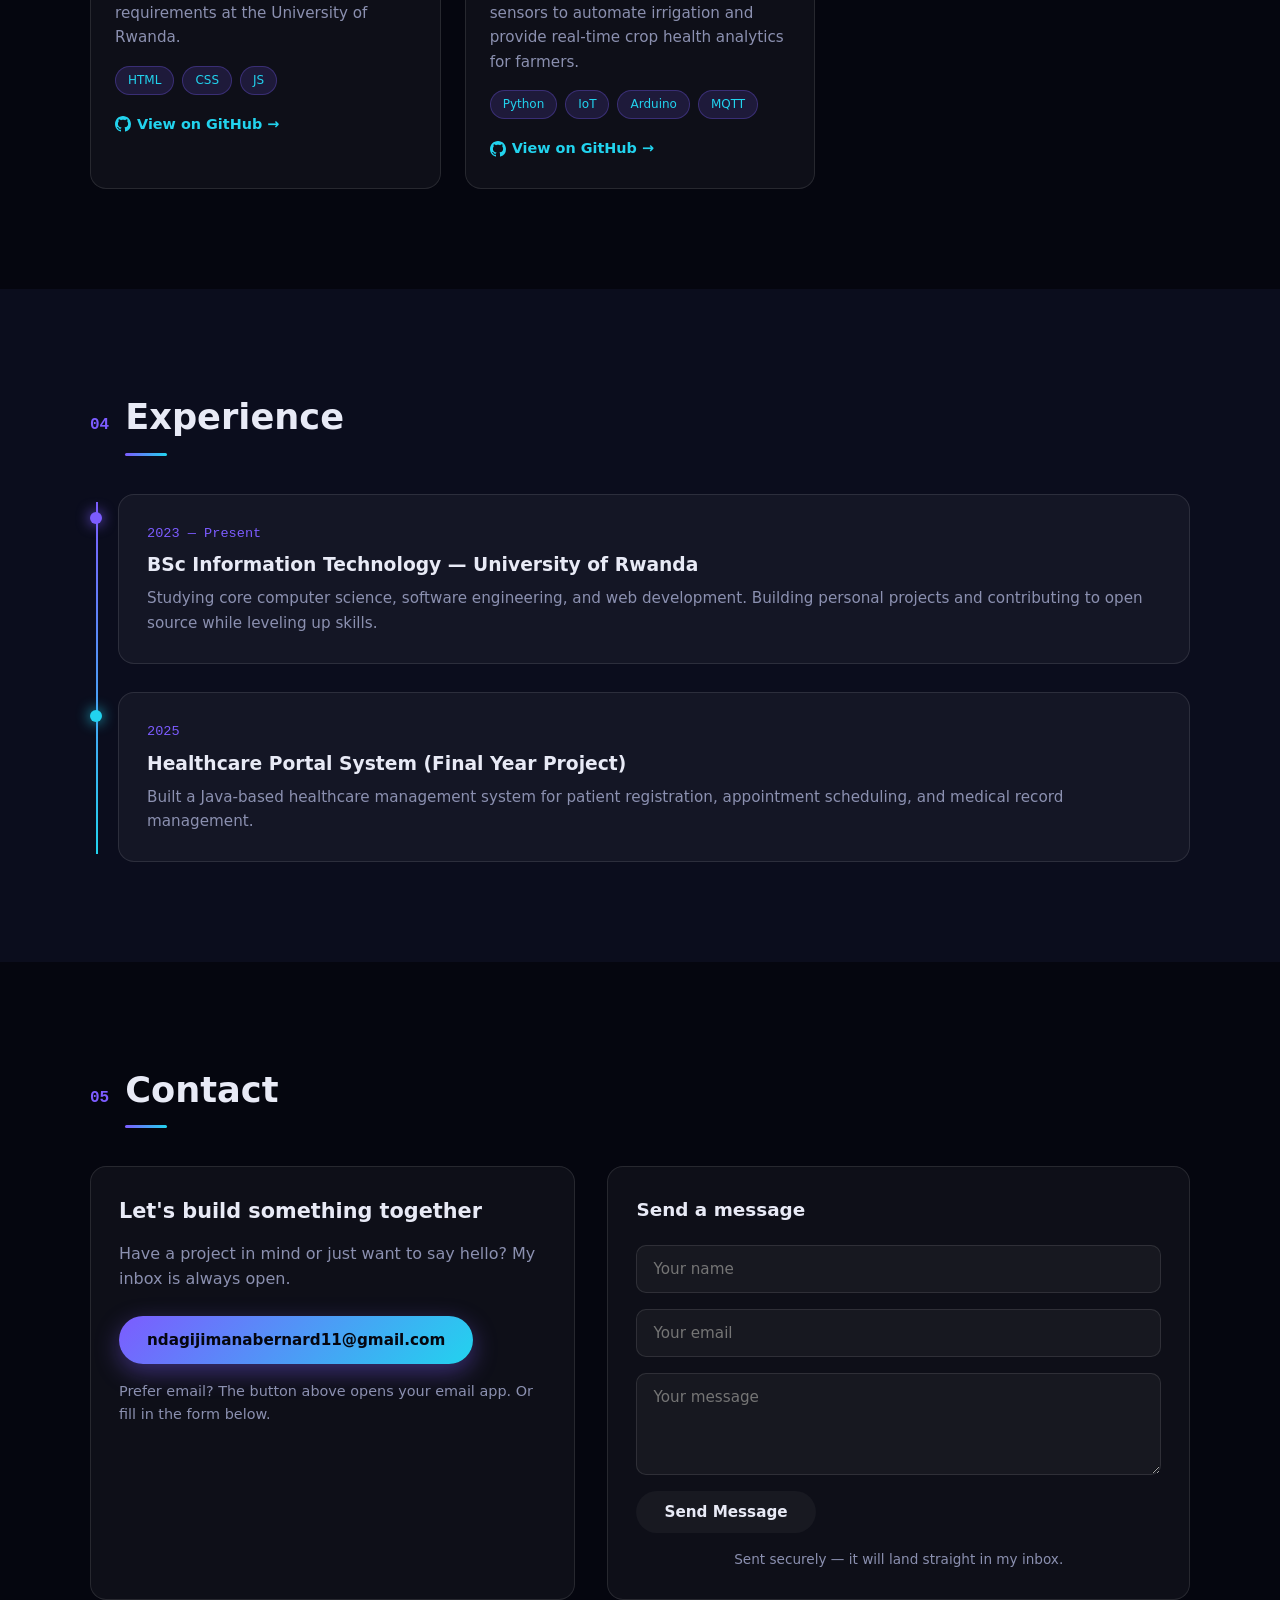
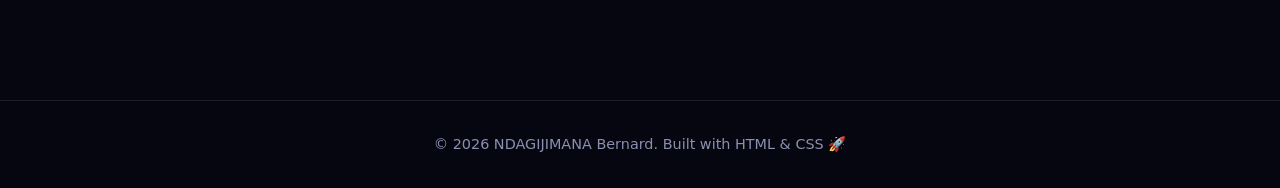
==== commit 1cc98648: "Add scroll-to-top button, typing animation, and scroll reveal effects" ====
--- a/index.html
+++ b/index.html
@@ -287,5 +287,6 @@
   </footer>
 
   <script src="assets/js/chatbot.js"></script>
+  <script src="assets/js/main.js"></script>
 </body>
 </html>
--- a/css/styles.css
+++ b/css/styles.css
@@ -994,7 +994,84 @@
   }
 }
 
-/* ============ Reduced motion ============ */
+/* ============ Scroll-to-Top Button ============ */
+.scroll-top-btn {
+  position: fixed;
+  bottom: 100px;
+  right: 24px;
+  width: 44px;
+  height: 44px;
+  border-radius: 50%;
+  background: var(--card);
+  border: 1px solid var(--card-border);
+  color: var(--text);
+  cursor: pointer;
+  z-index: 9997;
+  display: flex;
+  align-items: center;
+  justify-content: center;
+  opacity: 0;
+  transform: translateY(20px);
+  transition: opacity 0.3s, transform 0.3s, background 0.2s, border-color 0.2s;
+  pointer-events: none;
+}
+
+.scroll-top-btn.visible {
+  opacity: 1;
+  transform: translateY(0);
+  pointer-events: auto;
+}
+
+.scroll-top-btn:hover {
+  background: var(--accent);
+  border-color: var(--accent);
+  color: #fff;
+}
+
+.scroll-top-btn svg {
+  width: 20px;
+  height: 20px;
+}
+
+/* ============ Scroll Reveal Animation ============ */
+.reveal {
+  opacity: 0;
+  transform: translateY(30px);
+  transition: opacity 0.6s ease, transform 0.6s ease;
+}
+
+.reveal.revealed {
+  opacity: 1;
+  transform: translateY(0);
+}
+
+/* Stagger children */
+.project-card.reveal:nth-child(1) { transition-delay: 0s; }
+.project-card.reveal:nth-child(2) { transition-delay: 0.1s; }
+.project-card.reveal:nth-child(3) { transition-delay: 0.2s; }
+.project-card.reveal:nth-child(4) { transition-delay: 0.3s; }
+.project-card.reveal:nth-child(5) { transition-delay: 0.4s; }
+
+.skill-card.reveal:nth-child(1) { transition-delay: 0s; }
+.skill-card.reveal:nth-child(2) { transition-delay: 0.1s; }
+.skill-card.reveal:nth-child(3) { transition-delay: 0.2s; }
+
+.feature-card.reveal:nth-child(1) { transition-delay: 0s; }
+.feature-card.reveal:nth-child(2) { transition-delay: 0.1s; }
+.feature-card.reveal:nth-child(3) { transition-delay: 0.2s; }
+.feature-card.reveal:nth-child(4) { transition-delay: 0.3s; }
+.feature-card.reveal:nth-child(5) { transition-delay: 0.4s; }
+.feature-card.reveal:nth-child(6) { transition-delay: 0.5s; }
+
+/* ============ Mobile Responsive for Scroll-to-Top ============ */
+@media (max-width: 480px) {
+  .scroll-top-btn {
+    bottom: 80px;
+    right: 16px;
+    width: 40px;
+    height: 40px;
+  }
+}
 @media (prefers-reduced-motion: reduce) {
   html {
     scroll-behavior: auto;
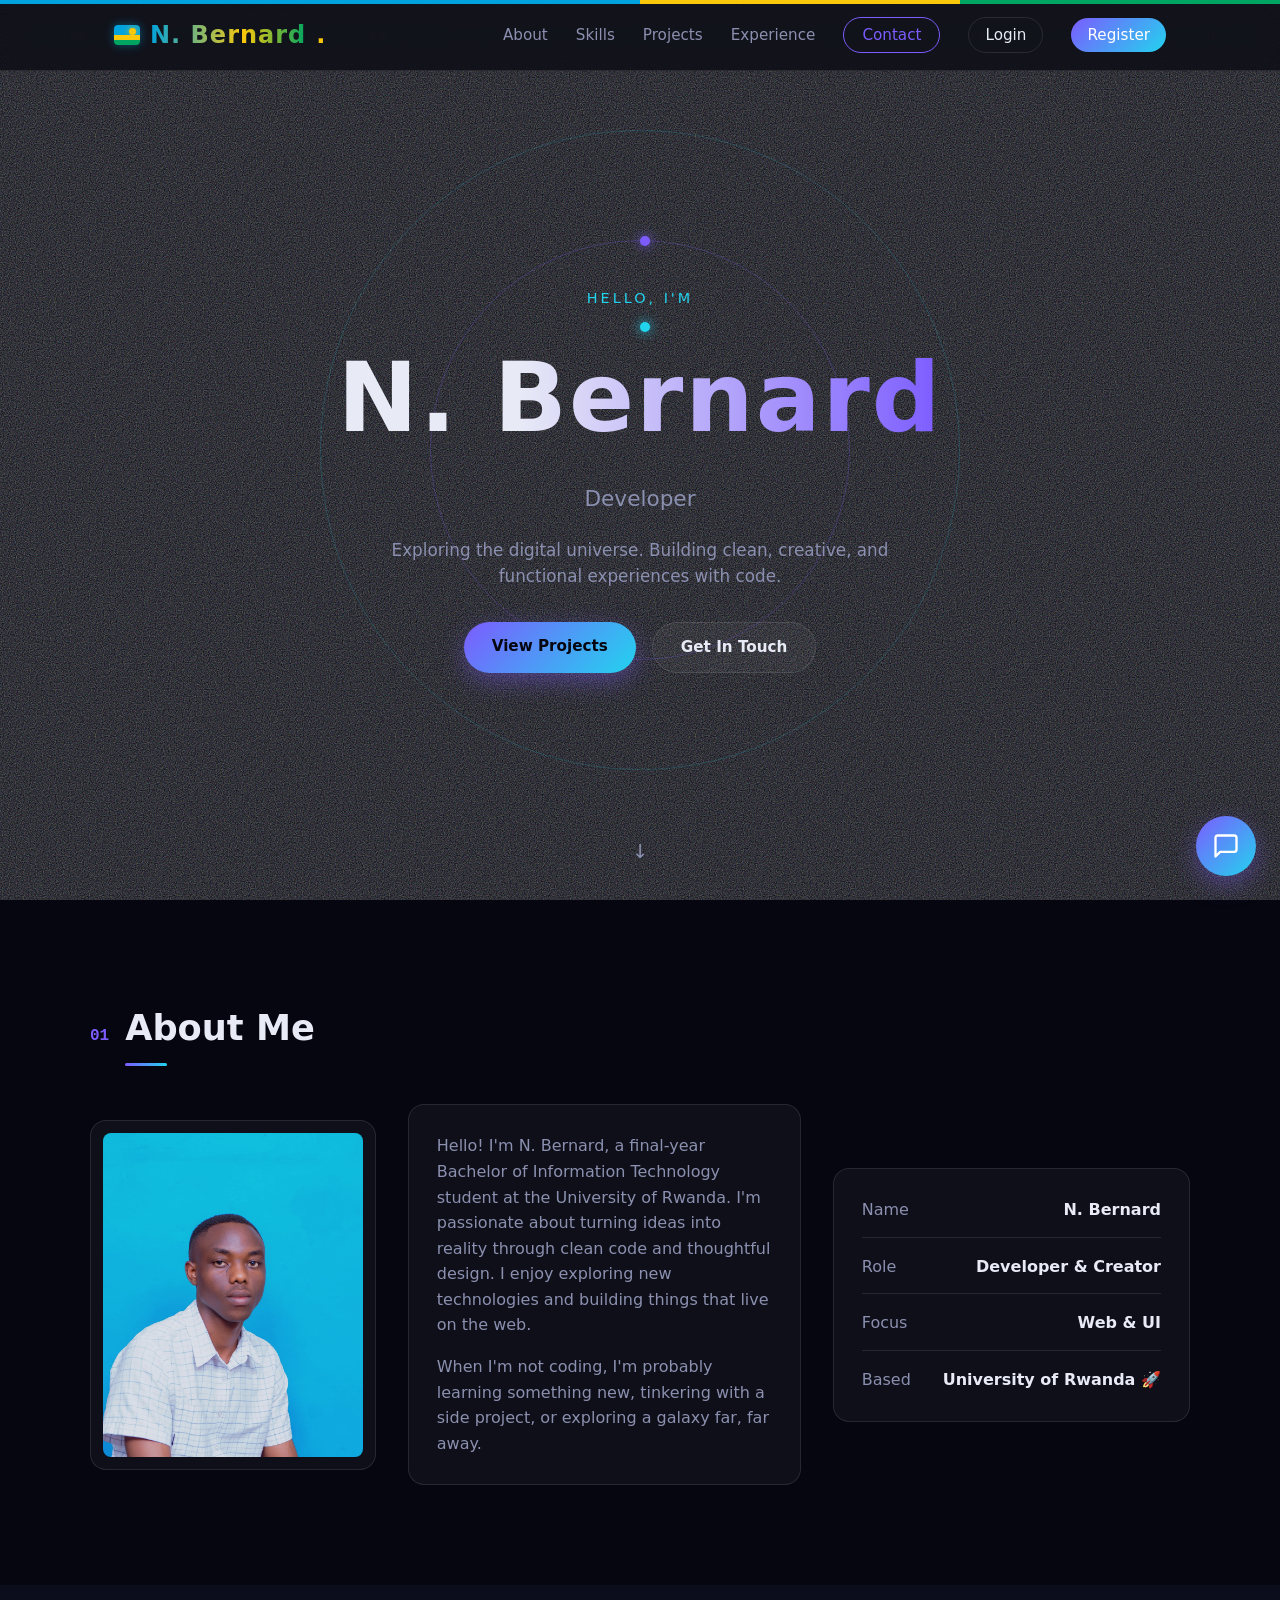
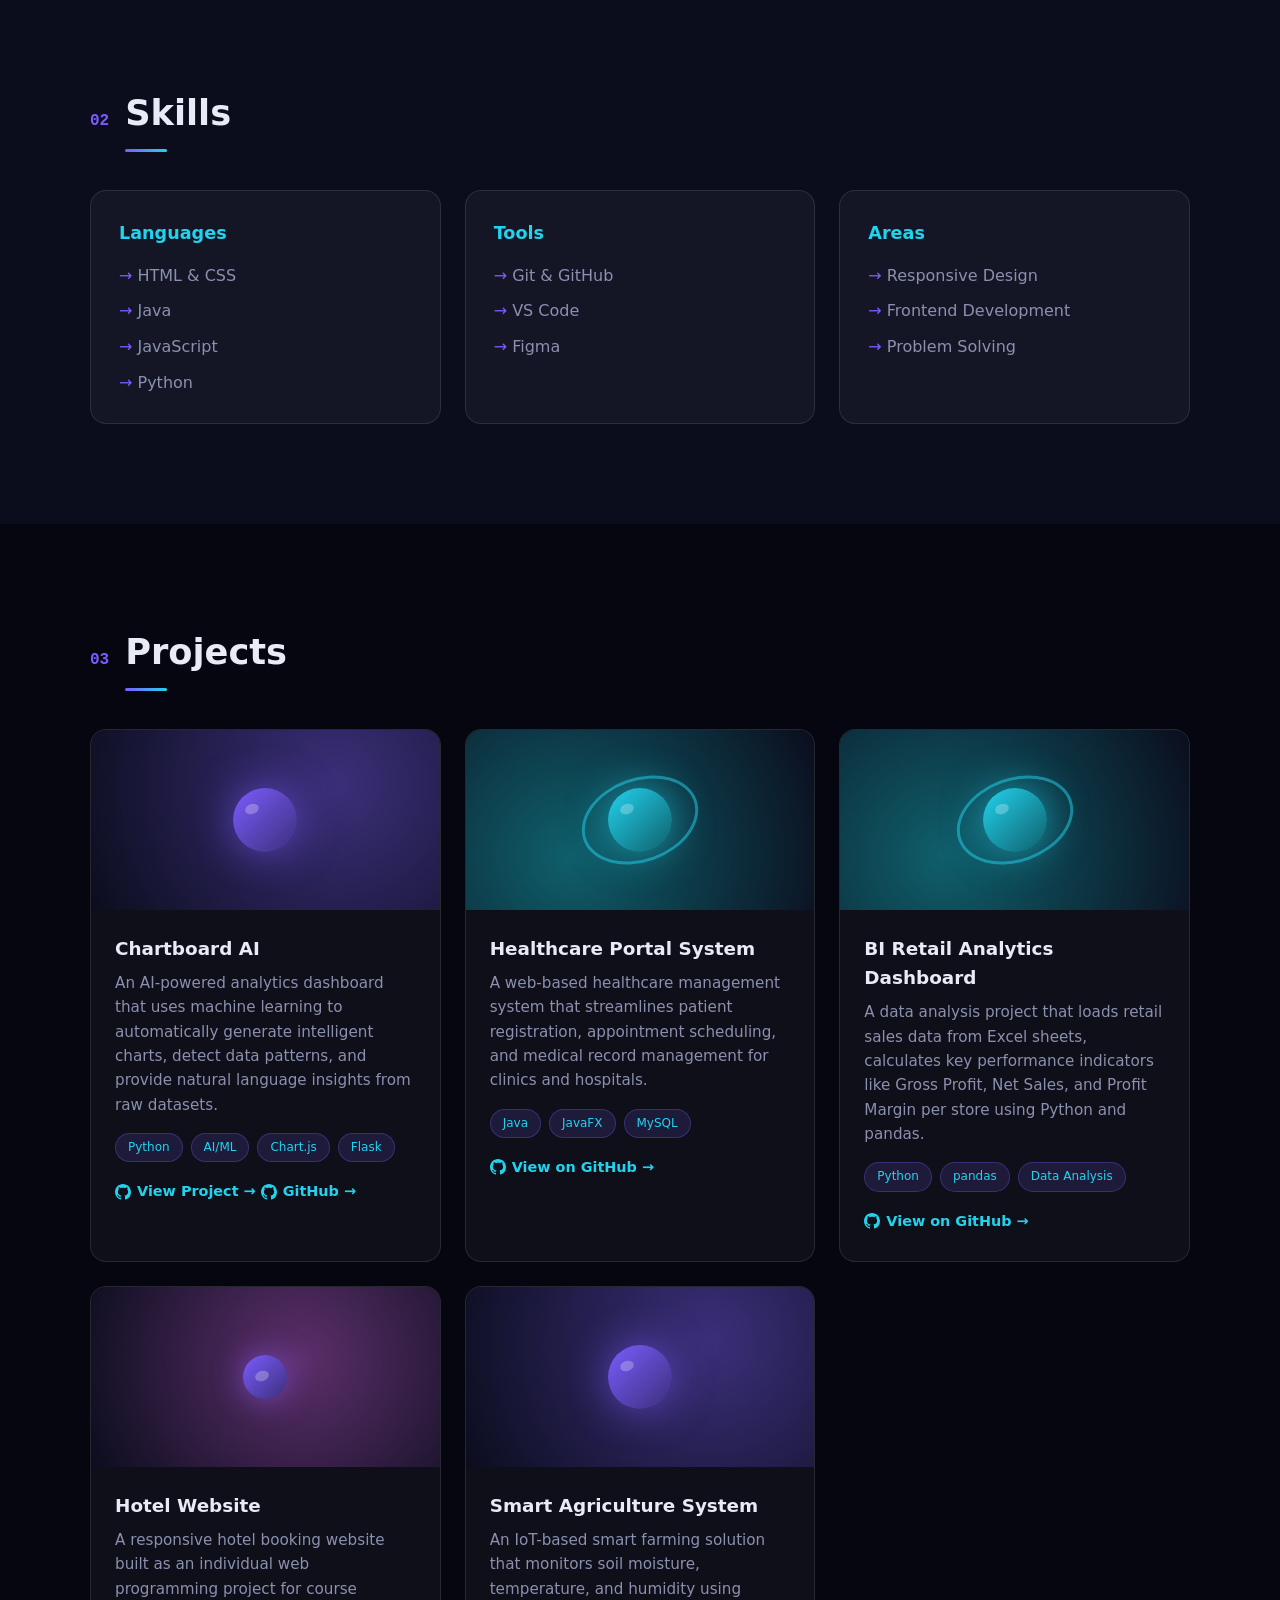
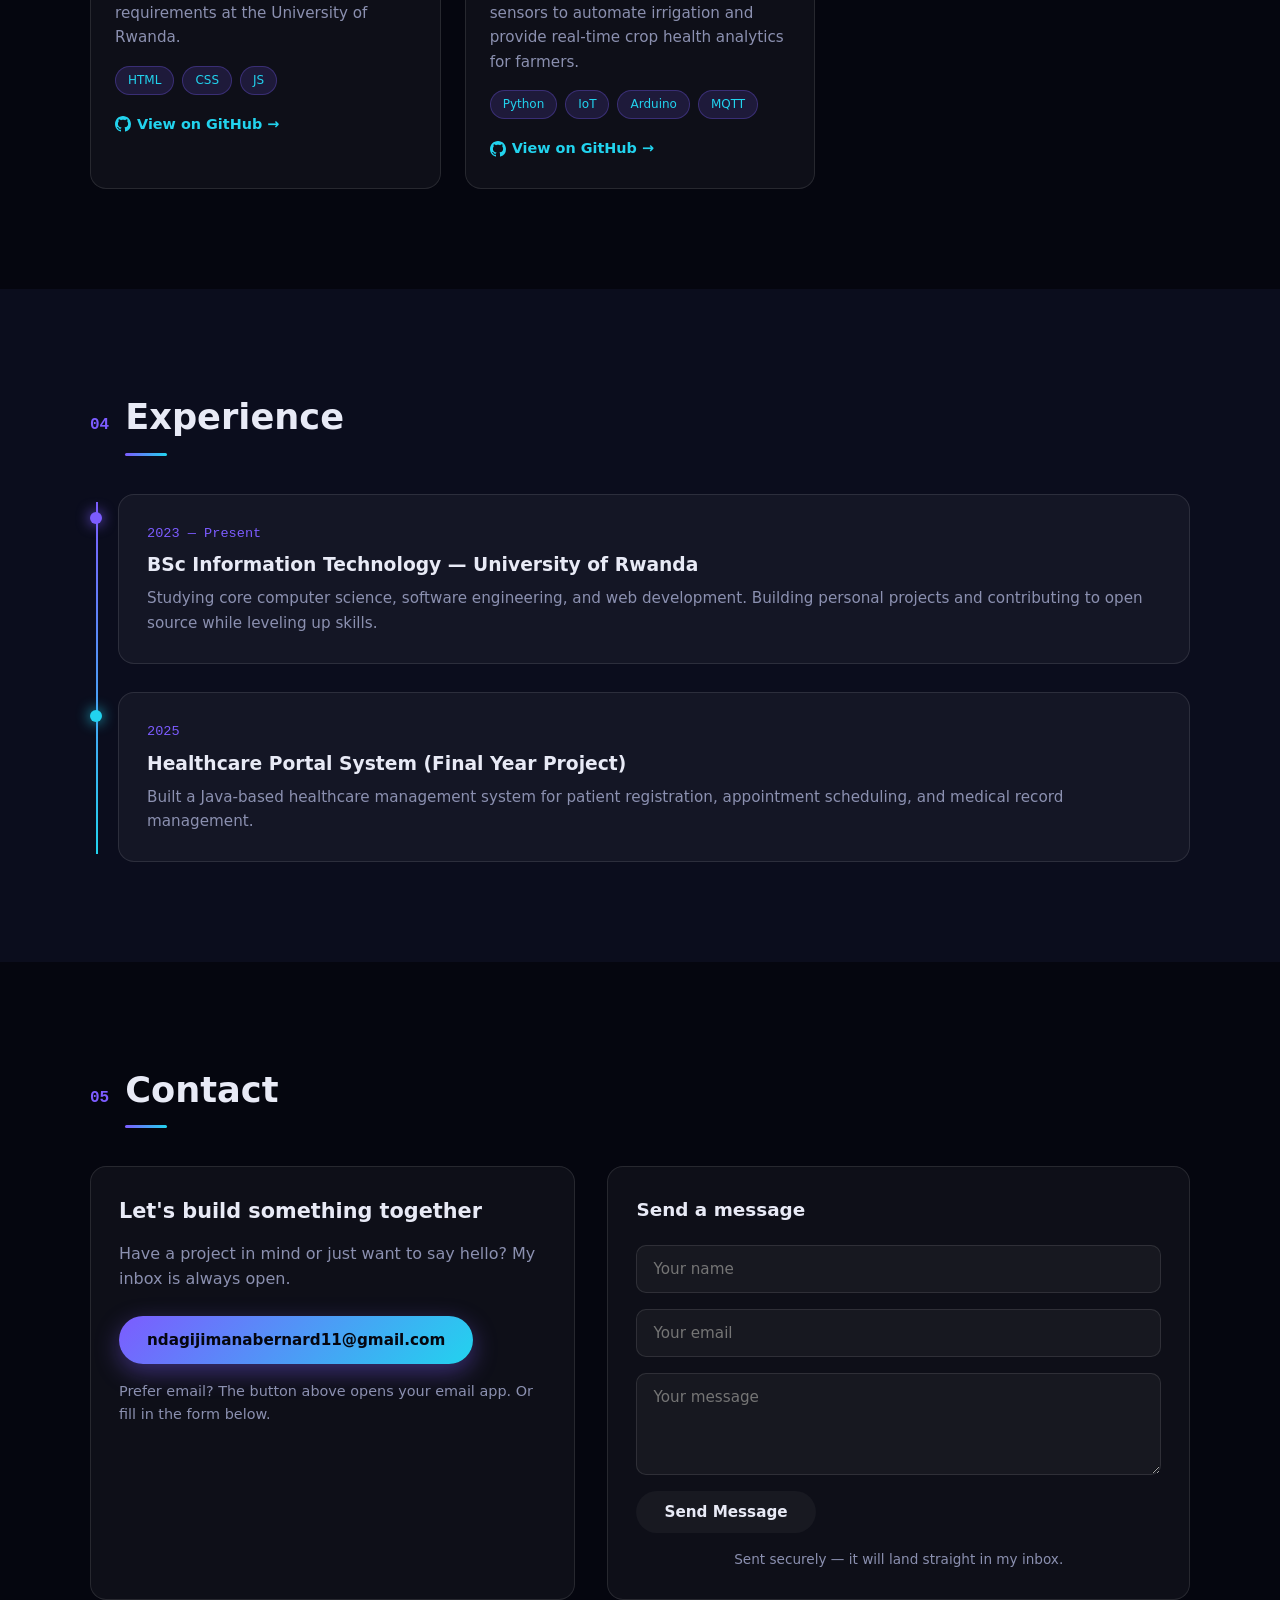
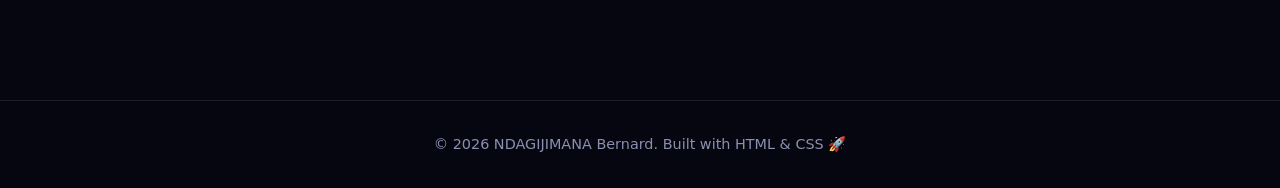
==== commit 3ff81e95: "Add Login and Register buttons to navbar" ====
--- a/index.html
+++ b/index.html
@@ -30,6 +30,8 @@
         <li><a href="#projects">Projects</a></li>
         <li><a href="#experience">Experience</a></li>
         <li><a href="#contact" class="nav-cta">Contact</a></li>
+        <li><a href="auth/login.html" class="nav-login">Login</a></li>
+        <li><a href="auth/register.html" class="nav-register">Register</a></li>
       </ul>
     </div>
   </nav>
--- a/css/styles.css
+++ b/css/styles.css
@@ -1083,4 +1083,32 @@
     animation: none !important;
     transition: none !important;
   }
-}+}/* ============ Nav Login/Register Buttons ============ */
+.nav-login,
+.nav-register {
+  padding: 8px 16px;
+  border-radius: 999px;
+  font-size: 0.9rem;
+  transition: all 0.2s;
+}
+
+.nav-login {
+  border: 1px solid var(--card-border);
+  color: var(--text) !important;
+}
+
+.nav-login:hover {
+  border-color: var(--accent);
+  color: var(--accent) !important;
+}
+
+.nav-register {
+  background: linear-gradient(135deg, var(--accent), var(--accent-2));
+  color: #fff !important;
+  border: none;
+}
+
+.nav-register:hover {
+  transform: translateY(-2px);
+  box-shadow: 0 4px 12px rgba(124, 92, 255, 0.4);
+}
